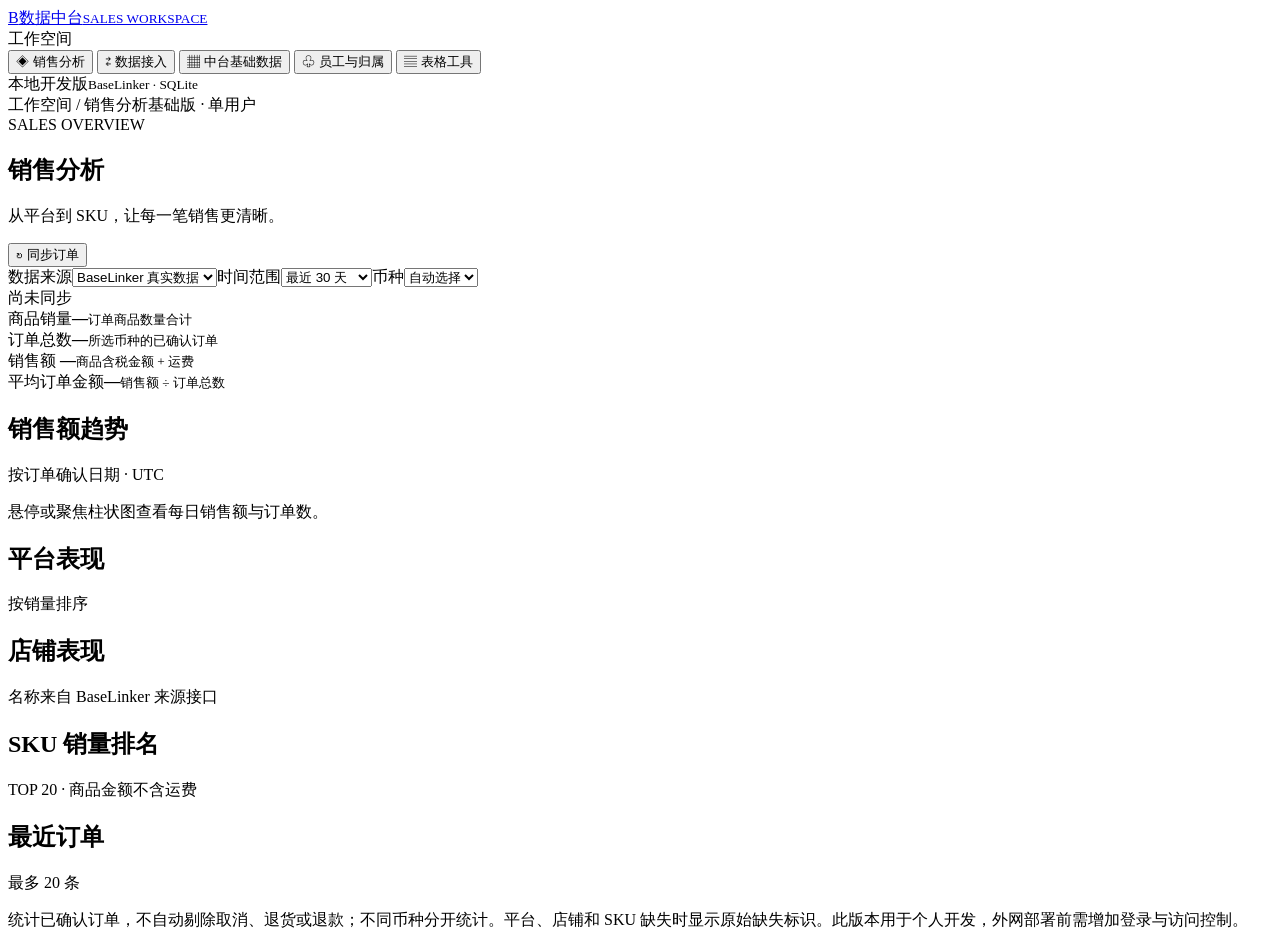
==== app/static/index.html @ 88f76f36 "Add organization and audited ownership management" ====
<!doctype html>
<html lang="zh-CN">
<head>
  <meta charset="utf-8"><meta name="viewport" content="width=device-width, initial-scale=1">
  <title>销售数据中台 · BaseLinker</title>
  <link rel="stylesheet" href="/static/style.css">
  <link rel="stylesheet" href="/static/management.css">
  <script src="/static/app.js" defer></script>
  <script src="/static/management.js" defer></script>
</head>
<body>
  <aside class="sidebar">
    <a class="brand" href="/" aria-label="数据中台首页"><span class="brand-mark">B</span><span>数据中台<small>SALES WORKSPACE</small></span></a>
    <div class="nav-label">工作空间</div>
    <button class="nav active" data-tab="dashboard">◈ <span>销售分析</span></button>
    <button class="nav" data-tab="connection">⇄ <span>数据接入</span></button>
    <button class="nav" data-tab="base-data">▦ <span>中台基础数据</span></button>
    <button class="nav" data-tab="ownership">♧ <span>员工与归属</span></button>
    <button class="nav" data-tab="datasets">▤ <span>表格工具</span></button>
    <div class="sidebar-bottom"><span class="dot"></span>本地开发版<small>BaseLinker · SQLite</small></div>
  </aside>
  <main>
    <header><span>工作空间 <span class="slash">/</span> <span id="breadcrumb">销售分析</span></span><span class="edition">基础版 · 单用户</span></header>
    <section id="dashboard" class="view">
      <div class="heading"><div><div class="eyebrow">SALES OVERVIEW</div><h1>销售分析</h1><p>从平台到 SKU，让每一笔销售更清晰。</p></div><button id="sync-top" class="button primary">↻ 同步订单</button></div>
      <div class="toolbar"><div class="filters"><label>数据来源<select id="source"><option value="baselinker">BaseLinker 真实数据</option><option value="demo">演示数据</option></select></label><label>时间范围<select id="days"><option value="7">最近 7 天</option><option value="30" selected>最近 30 天</option><option value="90">最近 90 天</option><option value="365">最近 365 天</option></select></label><label>币种<select id="currency"><option value="">自动选择</option></select></label></div><span id="last-sync" class="muted">尚未同步</span></div>
      <div id="demo-banner" class="banner" hidden>正在查看演示数据，数字仅供体验，与真实订单分开存储。</div>
      <div class="metrics">
        <article class="metric"><span>商品销量</span><strong id="units">—</strong><small>订单商品数量合计</small></article>
        <article class="metric"><span>订单总数</span><strong id="orders">—</strong><small>所选币种的已确认订单</small></article>
        <article class="metric"><span>销售额 <em id="money-unit"></em></span><strong id="revenue">—</strong><small>商品含税金额 + 运费</small></article>
        <article class="metric"><span>平均订单金额</span><strong id="average">—</strong><small>销售额 ÷ 订单总数</small></article>
      </div>
      <div id="empty-sales" class="empty panel" hidden><span class="empty-icon">↗</span><h2>连接数据，开启销售分析</h2><p>配置 BaseLinker API 令牌并同步订单，或先用演示数据体验看板。</p><div><button class="button primary" data-open="connection">配置数据接入</button><button class="button" id="demo-main">体验演示数据</button></div></div>
      <div class="panel chart-panel"><div class="panel-heading"><h2>销售额趋势</h2><span class="muted">按订单确认日期 · UTC</span></div><div id="trend" class="trend" role="img" aria-label="每日销售额趋势"></div><p class="muted chart-note">悬停或聚焦柱状图查看每日销售额与订单数。</p></div>
      <div class="two-columns">
        <article class="panel"><div class="panel-heading"><h2>平台表现</h2><span class="muted">按销量排序</span></div><div id="platform-table" class="table-wrap"></div></article>
        <article class="panel"><div class="panel-heading"><h2>店铺表现</h2><span class="muted">名称来自 BaseLinker 来源接口</span></div><div id="shop-table" class="table-wrap"></div></article>
      </div>
      <article class="panel"><div class="panel-heading"><h2>SKU 销量排名</h2><span class="muted">TOP 20 · 商品金额不含运费</span></div><div id="sku-table" class="table-wrap"></div></article>
      <article class="panel"><div class="panel-heading"><h2>最近订单</h2><span class="muted">最多 20 条</span></div><div id="order-table" class="table-wrap"></div></article>
      <p class="footnote">统计已确认订单，不自动剔除取消、退货或退款；不同币种分开统计。平台、店铺和 SKU 缺失时显示原始缺失标识。此版本用于个人开发，外网部署前需增加登录与访问控制。</p>
    </section>
    <section id="connection" class="view" hidden>
      <div class="heading"><div><div class="eyebrow">DATA CONNECTION</div><h1>数据接入</h1><p>从 BaseLinker 读取订单，保留分析所需字段。</p></div></div>
      <article class="panel connection-card"><div class="connection-icon">B</div><div><h2>BaseLinker API</h2><p>订单 → 平台 / 店铺 / SKU / 销量</p></div><span class="badge" id="connection-badge">检查配置中</span></article>
      <article class="panel instructions"><h2>连接你的 BaseLinker</h2><ol><li>在 BaseLinker 账户的 API 设置中取得 API 令牌。请妥善保管，不要发到聊天或提交到 Git。</li><li>在云环境设置中填写密钥 <code>BASELINKER_API_TOKEN</code>，允许访问 <code>api.baselinker.com</code>，保存并应用配置。</li><li>返回这里选择时间范围，点击“同步订单”。令牌只在服务端使用。</li></ol><div class="actions"><button id="sync-connection" class="button primary">↻ 同步订单</button><button id="check-connection" class="button">检查配置</button><a class="button" href="https://api.baselinker.com/" target="_blank" rel="noopener noreferrer">API 文档 ↗</a></div><p id="connection-detail" class="muted"></p></article>
      <article class="panel instructions"><h2>还没有令牌？先看看效果</h2><p>加载独立的演示订单，体验销售趋势、平台与店铺分布、SKU 销量排行。</p><button id="demo-connection" class="button">加载演示数据</button></article>
    </section>
    <section id="base-data" class="view" hidden>
      <div class="heading"><div><div class="eyebrow">BASE DATA</div><h1>中台基础数据</h1><p>产品、库存、订单、店铺独立存储。人工维护的订单归属在同步后保留。</p></div><button class="button" id="base-refresh">刷新状态</button></div>
      <article class="panel instructions"><h2>同步管理</h2><p id="base-status" class="muted">读取状态中</p><div class="actions"><button class="button" data-base-sync="shops">同步平台店铺</button><button class="button" data-base-sync="products">同步父子 SKU</button><button class="button" data-base-sync="inventory">同步库存</button><button class="button primary" data-base-sync="orders">同步全部订单</button></div><p class="muted">自动同步由独立同步进程执行；此处可手动补跑。任务耗时取决于账户数据量。</p><div class="table-wrap" id="base-jobs"></div></article>
      <article class="panel"><div class="panel-heading"><h2>产品父子 SKU</h2><span class="muted">前 50 条</span></div><div class="table-wrap" id="base-products"></div></article>
      <article class="panel"><div class="panel-heading"><h2>库存来源明细</h2><span class="muted">Base 原始数量 · 前 50 条</span></div><div class="table-wrap" id="base-inventory"></div><p class="muted">预占和供应商待入库保留原字段。缺失值表示未知；实物、虚拟、可用与平台可售口径需另行核对。</p></article>
      <article class="panel"><div class="panel-heading"><h2>平台店铺</h2></div><div class="table-wrap" id="base-shops"></div></article>
      <article class="panel"><div class="panel-heading"><h2>订单与业绩归属</h2><span class="muted">最新 50 条 · 包含未确认订单</span></div><div class="table-wrap" id="base-orders"></div></article>
      <article class="panel instructions"><h2>维护订单归属</h2><p>在“员工与归属”中选择员工、小组，进行单笔或批量维护，并查看变更历史。</p><button class="button primary" data-open="ownership">打开归属管理</button></article>
    </section>
    <section id="ownership" class="view" hidden>
      <div class="heading"><div><div class="eyebrow">OWNERSHIP MANAGEMENT</div><h1>员工与归属</h1><p>维护团队与店铺，明确每笔订单的业务归属。</p></div><button id="ownership-refresh" class="button">刷新数据</button></div>
      <article class="panel instructions"><div class="filters"><label>操作人（手工记录）<input id="change-actor" maxlength="100" placeholder="填写你的姓名"></label><label>变更原因<input id="change-reason" maxlength="500" placeholder="例如：交接、归属修正"></label></div><p class="muted">每次变更留存前后值。操作人由手工填写，当前版本尚未接入登录身份。</p></article>
      <div class="two-columns">
        <article class="panel instructions"><h2>业务小组</h2><form id="group-form"><input id="group-id" type="hidden"><div class="form-grid"><label>编号<input id="group-code" maxlength="40" pattern="[A-Za-z0-9_-]+" required placeholder="TEAM-01"></label><label>名称<input id="group-name" maxlength="100" required></label><label class="check-label"><input id="group-active" type="checkbox" checked>启用</label></div><div class="actions"><button class="button primary" type="submit">保存小组</button><button class="button" type="reset">新增 / 重置</button></div></form><div id="group-table" class="table-wrap"></div></article>
        <article class="panel instructions"><h2>员工</h2><form id="employee-form"><input id="employee-id" type="hidden"><div class="form-grid"><label>员工编号<input id="employee-code" maxlength="40" pattern="[A-Za-z0-9_-]+" required placeholder="EMP-01"></label><label>姓名<input id="employee-name" maxlength="100" required></label><label>所属小组<select id="employee-group"></select></label><label class="check-label"><input id="employee-active" type="checkbox" checked>在职 / 启用</label></div><div class="actions"><button class="button primary" type="submit">保存员工</button><button class="button" type="reset">新增 / 重置</button></div></form><div id="employee-table" class="table-wrap"></div></article>
      </div>
      <article class="panel instructions"><h2>店铺默认归属</h2><p>配置不会自动改写已有订单。单笔维护中可载入店铺建议后确认保存。</p><div id="ownership-shops" class="table-wrap"></div><form id="shop-form"><div class="form-grid"><label>店铺<select id="ownership-shop" required></select></label><label>默认负责人<select id="shop-employee"></select></label><label>默认小组<select id="shop-group"></select></label></div><div class="actions"><button class="button primary" type="submit">保存店铺归属</button><button type="button" id="shop-history" class="button">查看店铺历史</button></div><p id="shop-version" class="muted"></p></form></article>
      <article class="panel instructions"><h2>订单归属 · 单笔维护</h2><form id="order-form"><div class="form-grid"><label>Base 订单 ID<input id="ownership-order-id" type="number" min="1" required></label><label>销售负责人<select id="order-employee"></select></label><label>业务小组<select id="order-group"></select></label></div><label for="order-extra">本地附加字段 JSON</label><textarea id="order-extra">{}</textarea><div class="actions"><button type="button" class="button" id="order-load">读取当前归属</button><button type="button" class="button" id="order-defaults">载入店铺建议</button><button type="submit" class="button primary">保存订单归属</button><button type="button" class="button" id="order-history">查看订单历史</button></div><p id="order-version" class="muted">请先读取当前归属；已有文本归属会显示并保留，除非显式更改。</p></form></article>
      <article class="panel instructions"><h2>订单归属 · 批量维护</h2><div class="filters"><label>按平台 / 店铺筛选<select id="order-shop-filter"></select></label><label>按小组筛选<select id="order-group-filter"></select></label><label class="check-label"><input type="checkbox" id="order-unassigned">仅未分配负责人</label><button id="order-search" class="button">查询</button></div><div id="ownership-orders" class="table-wrap"></div><div class="actions"><button id="orders-prev" class="button">上一页</button><span id="orders-page" class="muted"></span><button id="orders-next" class="button">下一页</button><button id="orders-select-all" class="button">选择 / 取消本页</button></div><form id="batch-form"><div class="form-grid"><label>销售负责人<select id="batch-employee"></select></label><label>业务小组<select id="batch-group"></select></label></div><div class="actions"><button class="button primary" type="submit">确认批量保存</button><span id="batch-selected" class="muted">已选 0 笔</span></div></form><p class="muted">批量只修改选定字段，不覆盖附加字段；选员工且小组保持不变时，将采用该员工当前所属小组。任一版本冲突或无效订单将整批取消。</p></article>
      <article class="panel instructions"><h2 id="history-title">归属变更历史</h2><div id="ownership-history" class="table-wrap"><p class="muted">选择订单、店铺、员工或小组查看历史。</p></div><div class="actions"><button class="button" id="history-prev">上一页</button><span id="history-page" class="muted"></span><button class="button" id="history-next">下一页</button></div></article>
    </section>
    <section id="datasets" class="view" hidden>
      <div class="heading"><div><div class="eyebrow">TABLE WORKBENCH</div><h1>表格工具</h1><p>上传并查询 CSV / Excel。此处的表格独立于销售看板。</p></div><label class="button primary" for="upload-file">＋ 上传表格</label><input id="upload-file" type="file" accept=".csv,.xlsx" hidden></div>
      <p class="muted">首行为表头 · 最多 10 MB、100 列、100,000 行 · Excel 读取第一个工作表</p>
      <div id="dataset-list" class="dataset-list"></div>
      <article class="panel"><div class="panel-heading"><h2 id="preview-title">数据预览</h2></div><div id="preview-table" class="table-wrap"><p class="muted table-empty">选择一个数据集查看内容。</p></div></article>
      <article class="panel instructions"><h2>SQL 查询</h2><p>选择数据集后会生成查询示例。所有字段按文本导入；计算金额时可用 <code>CAST(字段 AS REAL)</code>。</p><label for="sql" class="sr-only">SQL 查询语句</label><textarea id="sql" spellcheck="false" placeholder="SELECT * FROM 数据集表名 LIMIT 50"></textarea><div class="actions"><button id="run-query" class="button primary">运行查询</button><span id="query-status" class="muted">只读查询 · 最多显示 200 行 · 3 秒超时</span></div><div id="query-table" class="table-wrap"></div></article>
    </section>
    <div id="notice" class="notice" role="status" aria-live="polite" hidden></div>
  </main>
</body>
</html>
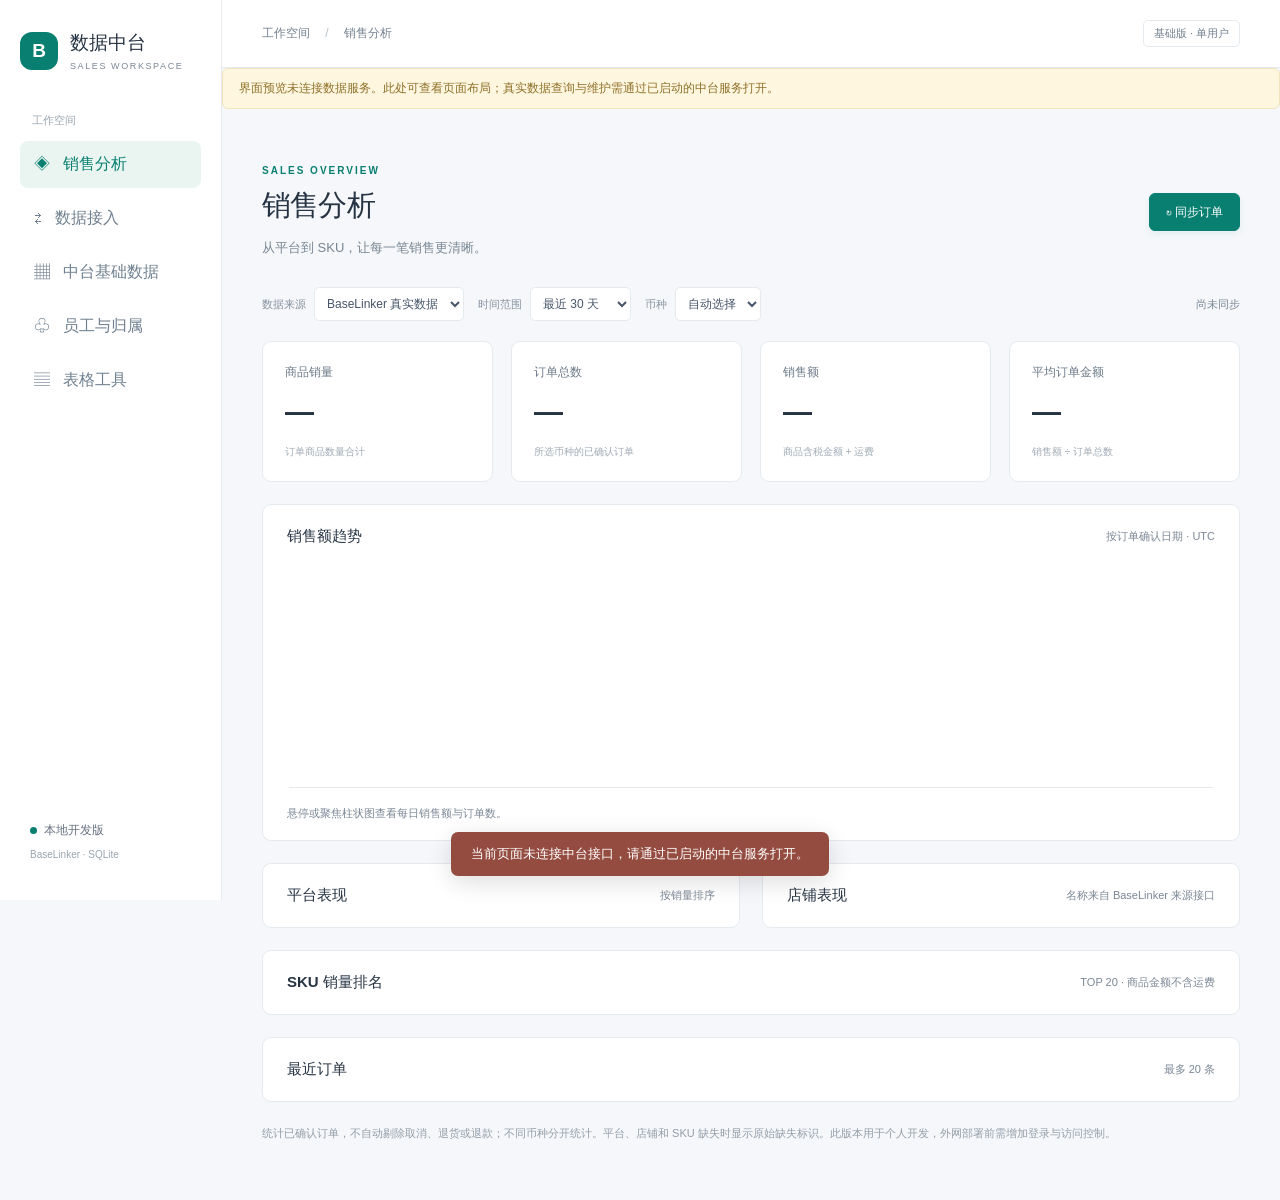
==== commit 976f6d52: "Fix styles and scripts in file previews and add self-contained UI preview" ====
--- a/app/static/index.html
+++ b/app/static/index.html
@@ -3,10 +3,10 @@
 <head>
   <meta charset="utf-8"><meta name="viewport" content="width=device-width, initial-scale=1">
   <title>销售数据中台 · BaseLinker</title>
-  <link rel="stylesheet" href="/static/style.css">
-  <link rel="stylesheet" href="/static/management.css">
-  <script src="/static/app.js" defer></script>
-  <script src="/static/management.js" defer></script>
+  <link rel="stylesheet" href="./style.css">
+  <link rel="stylesheet" href="./management.css">
+  <script src="./app.js" defer></script>
+  <script src="./management.js" defer></script>
 </head>
 <body>
   <aside class="sidebar">
@@ -21,6 +21,7 @@
   </aside>
   <main>
     <header><span>工作空间 <span class="slash">/</span> <span id="breadcrumb">销售分析</span></span><span class="edition">基础版 · 单用户</span></header>
+    <div id="preview-banner" class="banner" role="status" hidden>界面预览未连接数据服务。此处可查看页面布局；真实数据查询与维护需通过已启动的中台服务打开。</div>
     <section id="dashboard" class="view">
       <div class="heading"><div><div class="eyebrow">SALES OVERVIEW</div><h1>销售分析</h1><p>从平台到 SKU，让每一笔销售更清晰。</p></div><button id="sync-top" class="button primary">↻ 同步订单</button></div>
       <div class="toolbar"><div class="filters"><label>数据来源<select id="source"><option value="baselinker">BaseLinker 真实数据</option><option value="demo">演示数据</option></select></label><label>时间范围<select id="days"><option value="7">最近 7 天</option><option value="30" selected>最近 30 天</option><option value="90">最近 90 天</option><option value="365">最近 365 天</option></select></label><label>币种<select id="currency"><option value="">自动选择</option></select></label></div><span id="last-sync" class="muted">尚未同步</span></div>
--- a/app/static/style.css
+++ b/app/static/style.css
@@ -0,0 +1 @@
+:root{font-family:Inter,-apple-system,BlinkMacSystemFont,"Segoe UI","Microsoft YaHei",sans-serif;color:#263343;background:#f5f7fa;font-synthesis:none;--accent:#087f70;--line:#e5eaee;--muted:#7a8795}*{box-sizing:border-box}body{margin:0;display:flex}button,input,select,textarea{font:inherit}button,a,select{touch-action:manipulation}button{cursor:pointer}a{text-decoration:none;color:inherit}[hidden]{display:none!important}.sidebar{width:222px;position:fixed;inset:0 auto 0 0;background:#fff;border-right:1px solid var(--line);padding:30px 20px;display:flex;flex-direction:column}.brand{display:flex;align-items:center;gap:12px;font-size:19px;font-weight:700}.brand-mark,.connection-icon{display:grid;place-items:center;color:#fff;background:var(--accent);border-radius:12px;width:38px;height:38px}.brand small{display:block;font-size:9px;letter-spacing:1.6px;color:var(--muted);margin-top:5px;font-weight:500}.nav-label{font-size:11px;color:#9aa5b0;margin:42px 12px 13px}.nav{display:flex;align-items:center;gap:13px;border:0;background:transparent;text-align:left;padding:13px 14px;border-radius:8px;margin-bottom:7px;color:#708090}.nav.active{color:var(--accent);background:#eaf5f1;font-weight:600}.sidebar-bottom{margin-top:auto;font-size:12px;color:#657181;padding:10px}.sidebar-bottom small{display:block;font-size:10px;color:#99a5af;margin-top:10px}.dot{display:inline-block;width:7px;height:7px;border-radius:50%;background:var(--accent);margin-right:7px}main{margin-left:222px;flex:1;min-width:0}header{height:68px;background:#fff;border-bottom:1px solid var(--line);padding:0 40px;display:flex;align-items:center;justify-content:space-between;font-size:12px;color:#73818f}.slash{margin:0 12px;color:#b4bec7}.edition{border:1px solid var(--line);padding:5px 10px;border-radius:5px;font-size:11px}.view{max-width:1450px;margin:auto;padding:36px 40px}.heading{display:flex;justify-content:space-between;align-items:center;margin-bottom:28px;gap:20px}.eyebrow{font-size:10px;letter-spacing:2px;font-weight:600;color:var(--accent);margin-bottom:10px}h1{font-size:29px;letter-spacing:-.8px;margin:0 0 10px;font-weight:650}h2{font-size:15px;margin:0;font-weight:600}p{font-size:13px;line-height:1.8;color:#788693;margin:0}.button{display:inline-flex;align-items:center;justify-content:center;gap:6px;min-height:38px;padding:9px 16px;border:1px solid #dfe6ea;background:#fff;border-radius:6px;font-size:12px;font-weight:550;color:#455262;cursor:pointer}.button.primary{background:var(--accent);border-color:var(--accent);color:white;box-shadow:0 3px 6px #087f7014}.button:hover{filter:brightness(.96)}.button:disabled{opacity:.55;cursor:wait}.toolbar{display:flex;align-items:center;justify-content:space-between;gap:16px;margin-bottom:20px}.filters{display:flex;gap:14px;flex-wrap:wrap}.filters label{font-size:11px;color:#8893a0;display:flex;align-items:center;gap:8px}select{border:1px solid var(--line);border-radius:5px;background:white;color:#475569;padding:8px;font-size:12px}.muted{color:var(--muted);font-size:11px}.metrics{display:grid;grid-template-columns:repeat(4,1fr);gap:18px;margin-bottom:22px}.metric{background:#fff;border:1px solid var(--line);padding:22px;border-radius:9px}.metric>span{font-size:12px;color:#6c7a89;display:block}.metric strong{display:block;font-size:29px;font-weight:650;letter-spacing:-1px;margin:15px 0 12px;font-variant-numeric:tabular-nums}.metric small{font-size:10px;color:#a0aab4}.metric em{font-style:normal;font-size:10px}.panel{background:white;border:1px solid var(--line);border-radius:9px;margin-bottom:22px;overflow:hidden}.panel-heading{display:flex;justify-content:space-between;align-items:center;padding:22px 24px;gap:15px}.two-columns{display:grid;grid-template-columns:1fr 1fr;gap:22px}.table-wrap{overflow:auto}table{width:100%;border-collapse:collapse;font-size:12px;white-space:nowrap}th{text-align:left;color:#8a95a0;background:#fafbfc;font-weight:500;font-size:11px;padding:12px 24px}td{padding:14px 24px;border-bottom:1px solid #f0f3f5;max-width:350px;overflow:hidden;text-overflow:ellipsis}tr:last-child td{border-bottom:0}.numeric{text-align:right;font-variant-numeric:tabular-nums}.table-empty{padding:30px;text-align:center}.rank{display:inline-block;color:var(--accent);background:#edf6f3;padding:3px 7px;border-radius:4px;margin-right:10px;font-size:10px}.trend{display:flex;align-items:end;gap:4px;height:220px;margin:0 26px;padding:25px 0 26px;border-bottom:1px solid var(--line);position:relative}.bar{flex:1;position:relative;min-width:1px;display:flex;align-items:end;height:100%;outline:none}.bar-fill{width:100%;background:#67b7a9;min-height:2px;border-radius:3px 3px 0 0;max-height:100%}.bar:hover .bar-fill,.bar:focus .bar-fill{background:var(--accent)}.bar-label{position:absolute;bottom:-23px;font-size:9px;color:#9da8b2;white-space:nowrap}.chart-note{padding:16px 24px}.empty{text-align:center;padding:32px}.empty h2{font-size:18px;margin:12px 0}.empty p{margin:0 0 18px}.empty .button{margin:0 4px}.empty-icon{font-size:28px;color:var(--accent)}.banner{background:#fff6df;border:1px solid #f1e3bc;color:#8d712a;font-size:12px;border-radius:6px;padding:11px 16px;margin-bottom:20px}.footnote{font-size:11px;color:#939da7;margin-bottom:20px}.connection-card{display:flex;align-items:center;gap:20px;padding:26px}.connection-icon{width:50px;height:50px;font-size:24px}.connection-card p{margin-top:6px}.badge{margin-left:auto;font-size:11px;background:#f3f5f7;color:#72808d;padding:7px 10px;border-radius:5px}.instructions{padding:25px}.instructions h2{margin-bottom:16px}.instructions p{margin:12px 0}.instructions ol{font-size:13px;line-height:2;color:#73818e;padding-left:22px}.instructions li{padding-bottom:10px}code{background:#edf1f4;border-radius:3px;padding:2px 5px;font-size:12px;color:#47626e}.actions{display:flex;align-items:center;gap:12px;flex-wrap:wrap;margin:15px 0}.dataset-list{display:grid;grid-template-columns:repeat(auto-fill,minmax(240px,1fr));gap:16px;margin:20px 0}.dataset-card{background:white;border:1px solid var(--line);border-radius:8px;padding:18px}.dataset-card h2{margin-bottom:9px;overflow-wrap:anywhere}.dataset-card p{font-size:11px}.dataset-card .actions{margin:13px 0 0}.dataset-card .button{padding:5px 10px;min-height:30px;font-size:11px}textarea{width:100%;height:120px;padding:14px;border:1px solid var(--line);border-radius:6px;background:#fafbfd;font-family:monospace;font-size:13px;resize:vertical;color:#3d5362}.notice{position:fixed;bottom:24px;left:50%;transform:translateX(-50%);background:#263f3d;color:#fff;padding:13px 20px;border-radius:7px;font-size:13px;max-width:85vw;box-shadow:0 6px 24px #0002;z-index:100}.notice.error{background:#944c40}.sr-only{position:absolute;width:1px;height:1px;overflow:hidden;clip:rect(0,0,0,0)}:focus-visible{outline:2px solid #2a9b89;outline-offset:3px}@media(max-width:1100px){.sidebar{width:180px;padding:25px 15px}main{margin-left:180px}.view{padding:26px}.metrics{gap:12px}.metric{padding:16px}.metric strong{font-size:24px}header{padding:0 26px}.toolbar{align-items:start;flex-direction:column}}@media(max-width:760px){.sidebar{width:64px;padding:20px 8px}.brand{justify-content:center}.brand>span:last-child,.nav span,.nav-label,.sidebar-bottom{display:none}.nav{justify-content:center;padding:14px 8px;margin-top:10px}main{margin-left:64px}.view{padding:22px 16px}header{padding:0 16px;font-size:10px}.edition{display:none}.metrics{grid-template-columns:repeat(2,1fr)}.two-columns{grid-template-columns:1fr;gap:0}.heading{align-items:start}h1{font-size:24px}.heading p{max-width:220px;font-size:12px}.heading>.button{font-size:11px;padding:9px 10px;white-space:nowrap}.filters{gap:8px}.filters label{flex-direction:column;align-items:start}.panel-heading{padding:18px}.panel-heading .muted{font-size:9px}td,th{padding:12px 16px}.connection-card{flex-wrap:wrap;gap:12px;padding:20px}.badge{margin-left:0}.trend{margin:0 18px}.empty{padding:24px 15px}}
--- a/app/static/management.css
+++ b/app/static/management.css
@@ -0,0 +1 @@
+.form-grid{display:flex;gap:14px;flex-wrap:wrap;margin:16px 0}.form-grid label,.filters label:has(input){display:flex;flex-direction:column;gap:7px;font-size:12px;color:#718090}.form-grid input,.filters input{border:1px solid var(--line);border-radius:5px;padding:9px;max-width:100%;background:#fff;color:#475569}.form-grid select{max-width:260px}.form-grid .check-label,.filters .check-label{flex-direction:row;align-items:center}.history-value{white-space:pre-wrap;overflow-wrap:anywhere;max-width:300px;font-size:11px}.management-actions{display:flex;gap:7px}.management-actions .button{font-size:10px;padding:4px 8px;min-height:28px}.ownership-check{width:17px;height:17px;accent-color:var(--accent)}
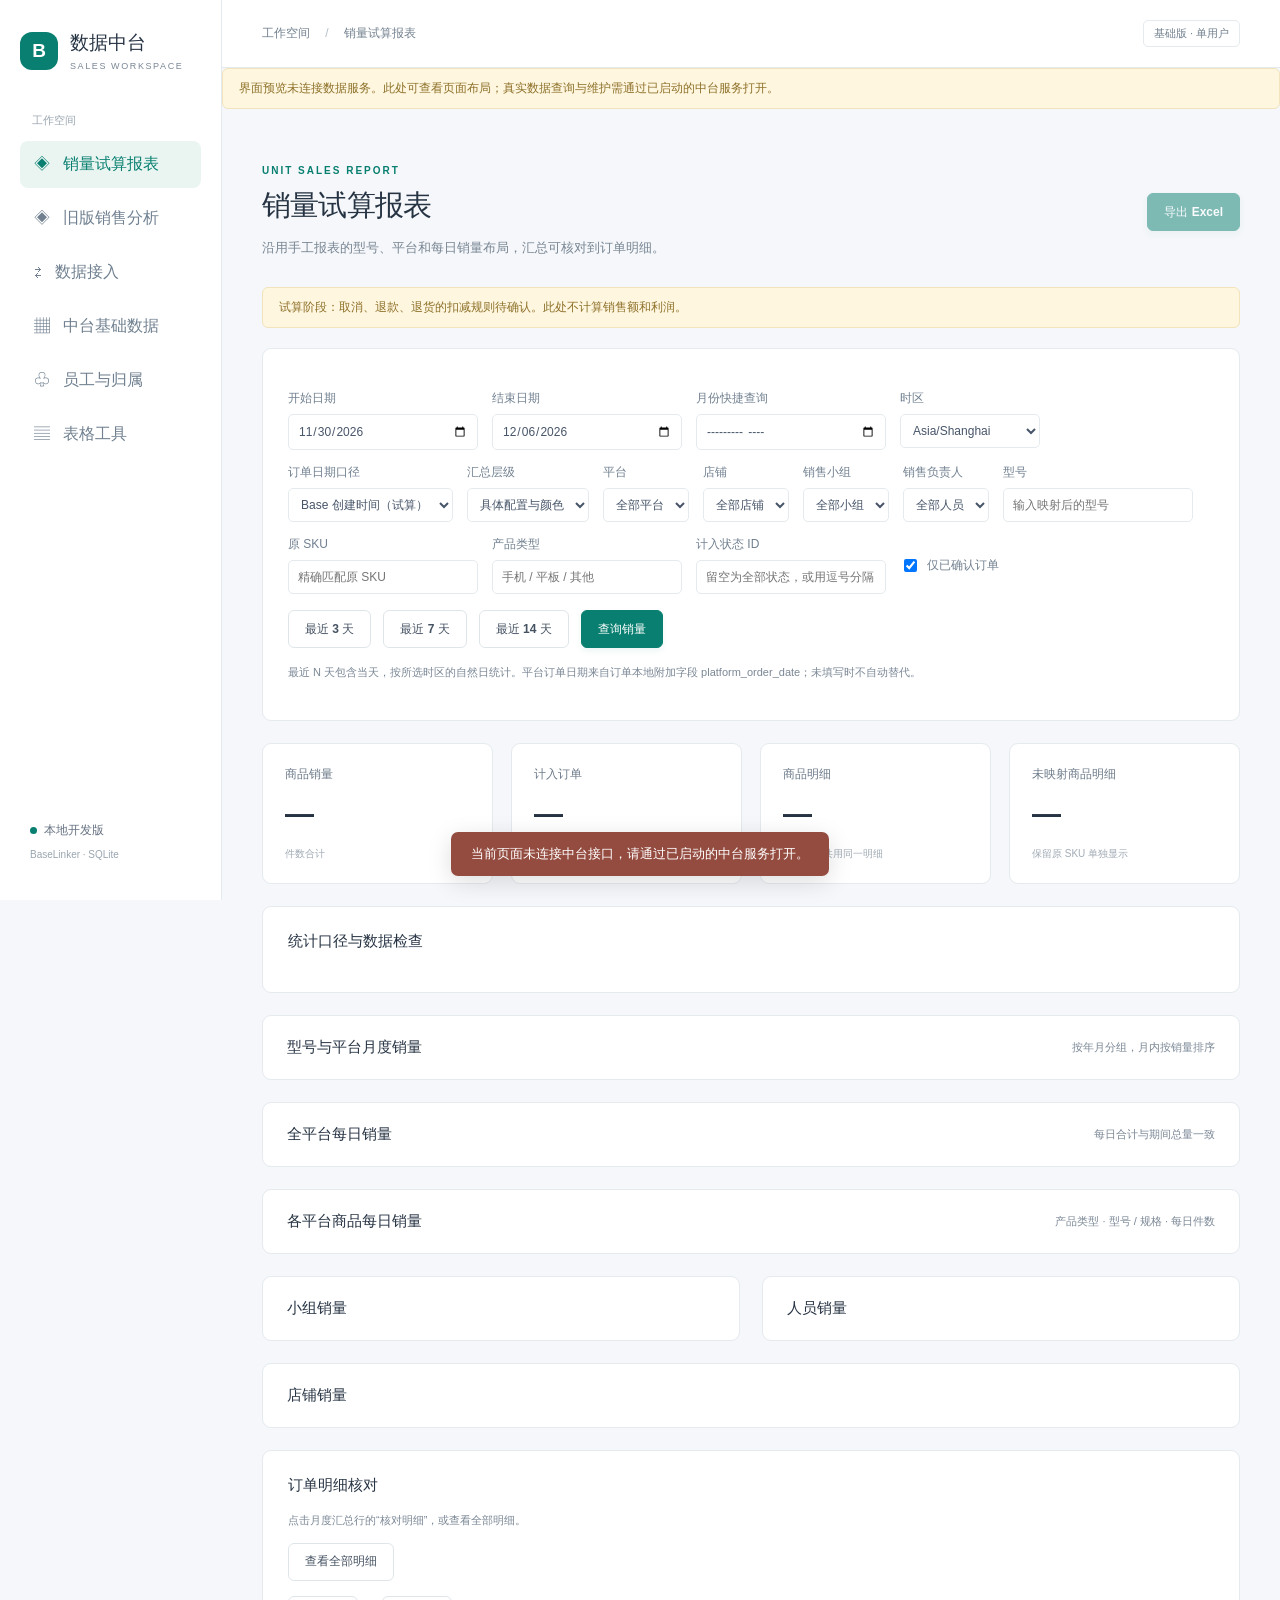
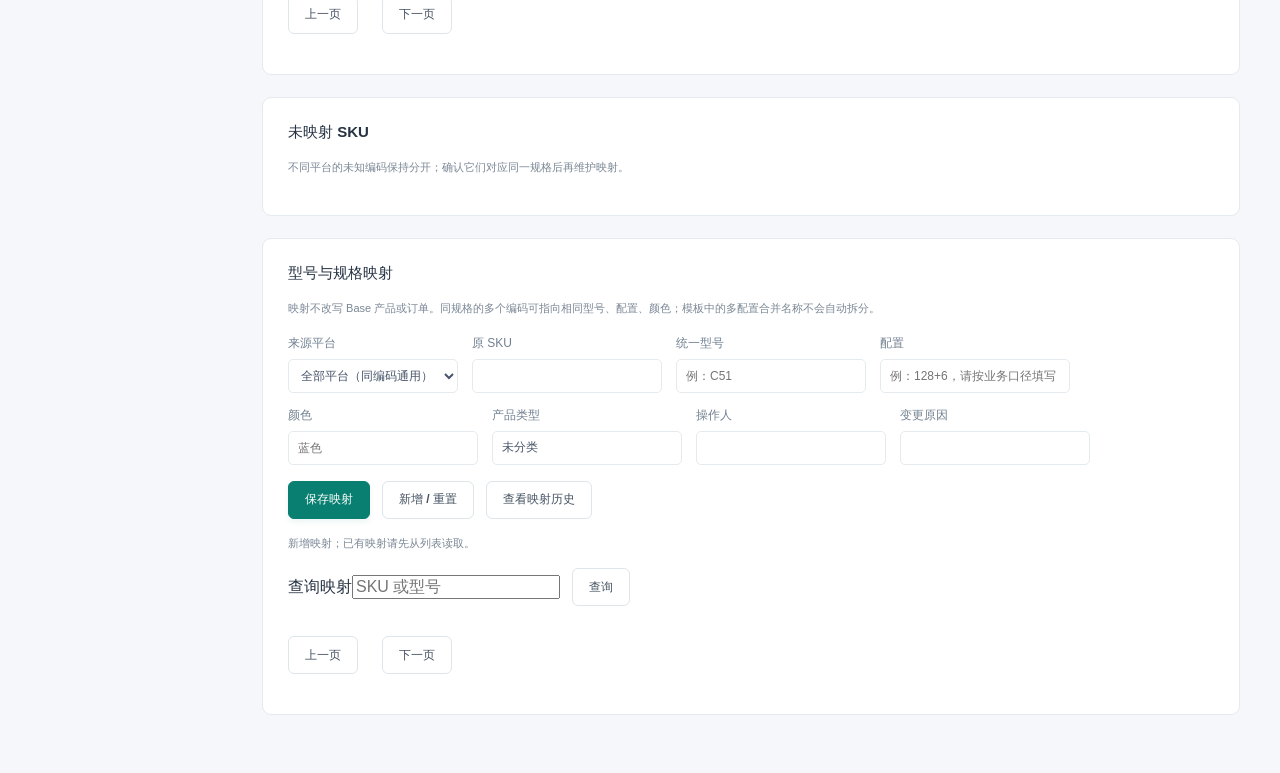
==== commit 8029ccd1: "Add configurable trial unit sales reports and SKU mapping" ====
--- a/app/static/index.html
+++ b/app/static/index.html
@@ -7,12 +7,15 @@
   <link rel="stylesheet" href="./management.css">
   <script src="./app.js" defer></script>
   <script src="./management.js" defer></script>
+  <link rel="stylesheet" href="./reports.css">
+  <script src="./reports.js" defer></script>
 </head>
 <body>
   <aside class="sidebar">
     <a class="brand" href="/" aria-label="数据中台首页"><span class="brand-mark">B</span><span>数据中台<small>SALES WORKSPACE</small></span></a>
     <div class="nav-label">工作空间</div>
-    <button class="nav active" data-tab="dashboard">◈ <span>销售分析</span></button>
+    <button class="nav active" data-tab="sales-report">◈ <span>销量试算报表</span></button>
+    <button class="nav" data-tab="dashboard">◈ <span>旧版销售分析</span></button>
     <button class="nav" data-tab="connection">⇄ <span>数据接入</span></button>
     <button class="nav" data-tab="base-data">▦ <span>中台基础数据</span></button>
     <button class="nav" data-tab="ownership">♧ <span>员工与归属</span></button>
@@ -20,9 +23,38 @@
     <div class="sidebar-bottom"><span class="dot"></span>本地开发版<small>BaseLinker · SQLite</small></div>
   </aside>
   <main>
-    <header><span>工作空间 <span class="slash">/</span> <span id="breadcrumb">销售分析</span></span><span class="edition">基础版 · 单用户</span></header>
+    <header><span>工作空间 <span class="slash">/</span> <span id="breadcrumb">销量试算报表</span></span><span class="edition">基础版 · 单用户</span></header>
     <div id="preview-banner" class="banner" role="status" hidden>界面预览未连接数据服务。此处可查看页面布局；真实数据查询与维护需通过已启动的中台服务打开。</div>
-    <section id="dashboard" class="view">
+    <section id="sales-report" class="view">
+      <div class="heading"><div><div class="eyebrow">UNIT SALES REPORT</div><h1>销量试算报表</h1><p>沿用手工报表的型号、平台和每日销量布局，汇总可核对到订单明细。</p></div><a id="report-export" class="button primary" aria-disabled="true">导出 Excel</a></div>
+      <div class="banner">试算阶段：取消、退款、退货的扣减规则待确认。此处不计算销售额和利润。</div>
+      <article class="panel instructions"><form id="report-form"><div class="form-grid">
+        <label>开始日期<input type="date" id="report-start" required></label><label>结束日期<input type="date" id="report-end" required></label>
+        <label>月份快捷查询<input type="month" id="report-month"></label><label>时区<select id="report-timezone"><option value="Asia/Shanghai">Asia/Shanghai</option><option value="UTC">UTC</option><option value="Europe/Warsaw">Europe/Warsaw</option><option value="America/New_York">America/New_York</option></select></label>
+        <label>订单日期口径<select id="report-date-basis"><option value="base_created">Base 创建时间（试算）</option><option value="platform_order">维护的平台订单日期</option></select></label>
+        <label>汇总层级<select id="report-granularity"><option value="specification">具体配置与颜色</option><option value="model">型号合计</option></select></label>
+        <label>平台<select id="report-platform"><option value="">全部平台</option></select></label><label>店铺<select id="report-shop"><option value="">全部店铺</option></select></label>
+        <label>销售小组<select id="report-group"><option value="">全部小组</option></select></label><label>销售负责人<select id="report-employee"><option value="">全部人员</option></select></label>
+        <label>型号<input id="report-model" placeholder="输入映射后的型号"></label><label>原 SKU<input id="report-sku" placeholder="精确匹配原 SKU"></label>
+        <label>产品类型<input id="report-type" placeholder="手机 / 平板 / 其他"></label><label>计入状态 ID<input id="report-statuses" placeholder="留空为全部状态，或用逗号分隔"></label>
+        <label class="check-label"><input type="checkbox" id="report-confirmed" checked>仅已确认订单</label>
+      </div><div class="actions"><button type="button" class="button" data-report-days="3">最近 3 天</button><button type="button" class="button" data-report-days="7">最近 7 天</button><button type="button" class="button" data-report-days="14">最近 14 天</button><button type="submit" class="button primary">查询销量</button></div></form><p id="report-filter-changed" class="muted" hidden>筛选条件已修改，请重新查询。当前表格及导出仍使用上次查询条件。</p><p class="muted">最近 N 天包含当天，按所选时区的自然日统计。平台订单日期来自订单本地附加字段 platform_order_date；未填写时不自动替代。</p></article>
+      <div class="metrics"><article class="metric"><span>商品销量</span><strong id="report-units">—</strong><small>件数合计</small></article><article class="metric"><span>计入订单</span><strong id="report-orders">—</strong><small>按 Base 订单 ID 去重</small></article><article class="metric"><span>商品明细</span><strong id="report-lines">—</strong><small>所有视图共用同一明细</small></article><article class="metric"><span>未映射商品明细</span><strong id="report-unmapped-count">—</strong><small>保留原 SKU 单独显示</small></article></div>
+      <article class="panel instructions"><h2>统计口径与数据检查</h2><p id="report-period" class="muted"></p><ul id="report-warnings"></ul><p id="report-diagnostics" class="muted"></p></article>
+      <article class="panel"><div class="panel-heading"><h2>型号与平台月度销量</h2><span class="muted">按年月分组，月内按销量排序</span></div><div class="table-wrap" id="report-monthly"></div></article>
+      <article class="panel"><div class="panel-heading"><h2>全平台每日销量</h2><span class="muted">每日合计与期间总量一致</span></div><div id="report-trend"></div><div class="table-wrap" id="report-daily"></div></article>
+      <article class="panel"><div class="panel-heading"><h2>各平台商品每日销量</h2><span class="muted">产品类型 · 型号 / 规格 · 每日件数</span></div><div class="table-wrap" id="report-product-daily"></div></article>
+      <div class="two-columns"><article class="panel"><div class="panel-heading"><h2>小组销量</h2></div><div class="table-wrap" id="report-groups"></div></article><article class="panel"><div class="panel-heading"><h2>人员销量</h2></div><div class="table-wrap" id="report-employees"></div></article></div>
+      <article class="panel"><div class="panel-heading"><h2>店铺销量</h2></div><div class="table-wrap" id="report-shops"></div></article>
+      <article class="panel instructions"><h2>订单明细核对</h2><p id="report-detail-scope" class="muted">点击月度汇总行的“核对明细”，或查看全部明细。</p><button id="report-all-details" class="button">查看全部明细</button><div class="table-wrap" id="report-details"></div><div class="actions"><button id="report-details-prev" class="button">上一页</button><span id="report-details-page" class="muted"></span><button id="report-details-next" class="button">下一页</button></div></article>
+      <article class="panel instructions"><h2>未映射 SKU</h2><p class="muted">不同平台的未知编码保持分开；确认它们对应同一规格后再维护映射。</p><div class="table-wrap" id="report-unmapped"></div></article>
+      <article class="panel instructions"><h2>型号与规格映射</h2><p class="muted">映射不改写 Base 产品或订单。同规格的多个编码可指向相同型号、配置、颜色；模板中的多配置合并名称不会自动拆分。</p>
+        <form id="report-mapping-form"><div class="form-grid"><label>来源平台<select id="mapping-platform"><option value="*">全部平台（同编码通用）</option></select></label><label>原 SKU<input id="mapping-sku" required maxlength="200"></label><label>统一型号<input id="mapping-model" required maxlength="100" placeholder="例：C51"></label><label>配置<input id="mapping-spec" maxlength="100" placeholder="例：128+6，请按业务口径填写"></label><label>颜色<input id="mapping-color" maxlength="100" placeholder="蓝色"></label><label>产品类型<input id="mapping-type" required maxlength="100" value="未分类" placeholder="手机 / 平板"></label><label>操作人<input id="mapping-actor" required maxlength="100"></label><label>变更原因<input id="mapping-reason" maxlength="500"></label></div><div class="actions"><button class="button primary" type="submit">保存映射</button><button class="button" id="mapping-reset" type="button">新增 / 重置</button><button class="button" id="mapping-history" type="button">查看映射历史</button></div><p id="mapping-version" class="muted">新增映射；已有映射请先从列表读取。</p></form>
+        <div class="actions"><label>查询映射<input id="mapping-search" placeholder="SKU 或型号"></label><button class="button" id="mapping-search-button">查询</button></div><div class="table-wrap" id="report-mappings"></div><div class="actions"><button class="button" id="mapping-prev">上一页</button><span class="muted" id="mapping-page"></span><button class="button" id="mapping-next">下一页</button></div><div class="table-wrap" id="report-mapping-history"></div>
+      </article>
+    </section>
+
+    <section id="dashboard" class="view" hidden>
       <div class="heading"><div><div class="eyebrow">SALES OVERVIEW</div><h1>销售分析</h1><p>从平台到 SKU，让每一笔销售更清晰。</p></div><button id="sync-top" class="button primary">↻ 同步订单</button></div>
       <div class="toolbar"><div class="filters"><label>数据来源<select id="source"><option value="baselinker">BaseLinker 真实数据</option><option value="demo">演示数据</option></select></label><label>时间范围<select id="days"><option value="7">最近 7 天</option><option value="30" selected>最近 30 天</option><option value="90">最近 90 天</option><option value="365">最近 365 天</option></select></label><label>币种<select id="currency"><option value="">自动选择</option></select></label></div><span id="last-sync" class="muted">尚未同步</span></div>
       <div id="demo-banner" class="banner" hidden>正在查看演示数据，数字仅供体验，与真实订单分开存储。</div>
--- a/app/static/reports.css
+++ b/app/static/reports.css
@@ -0,0 +1,3 @@
+#sales-report .banner{margin-bottom:20px}#report-warnings{padding-left:20px;font-size:12px;color:#657181;line-height:1.8}#report-export[aria-disabled="true"]{opacity:.5;pointer-events:none}#sales-report .table-wrap{max-width:100%;overflow-x:auto}#sales-report .table-wrap .button{font-size:11px;white-space:nowrap;padding:5px 8px;min-height:28px}#report-mappings table,#report-details table{min-width:750px}#report-details td{white-space:nowrap}#report-mapping-history td{white-space:pre-wrap;max-width:360px;overflow-wrap:anywhere}#report-mapping-form input,#report-form input{width:190px}#report-form .check-label input{width:auto}.report-row-actions{display:flex;gap:6px}#sales-report h2{overflow-wrap:anywhere}#report-monthly tr:last-child,#report-daily tr:last-child{font-weight:600;background:#f2f8f6}@media(max-width:760px){#report-form .form-grid,#report-mapping-form .form-grid{display:grid;grid-template-columns:minmax(0,1fr);gap:12px}#report-form input,#report-form select,#report-mapping-form input,#report-mapping-form select{width:100%;max-width:100%}#sales-report .heading{flex-wrap:wrap}#sales-report .heading p{max-width:none}#sales-report .banner{font-size:12px}.form-grid label{min-width:0}}
+
+#report-trend svg{display:block;width:100%;min-height:170px;margin-bottom:18px}
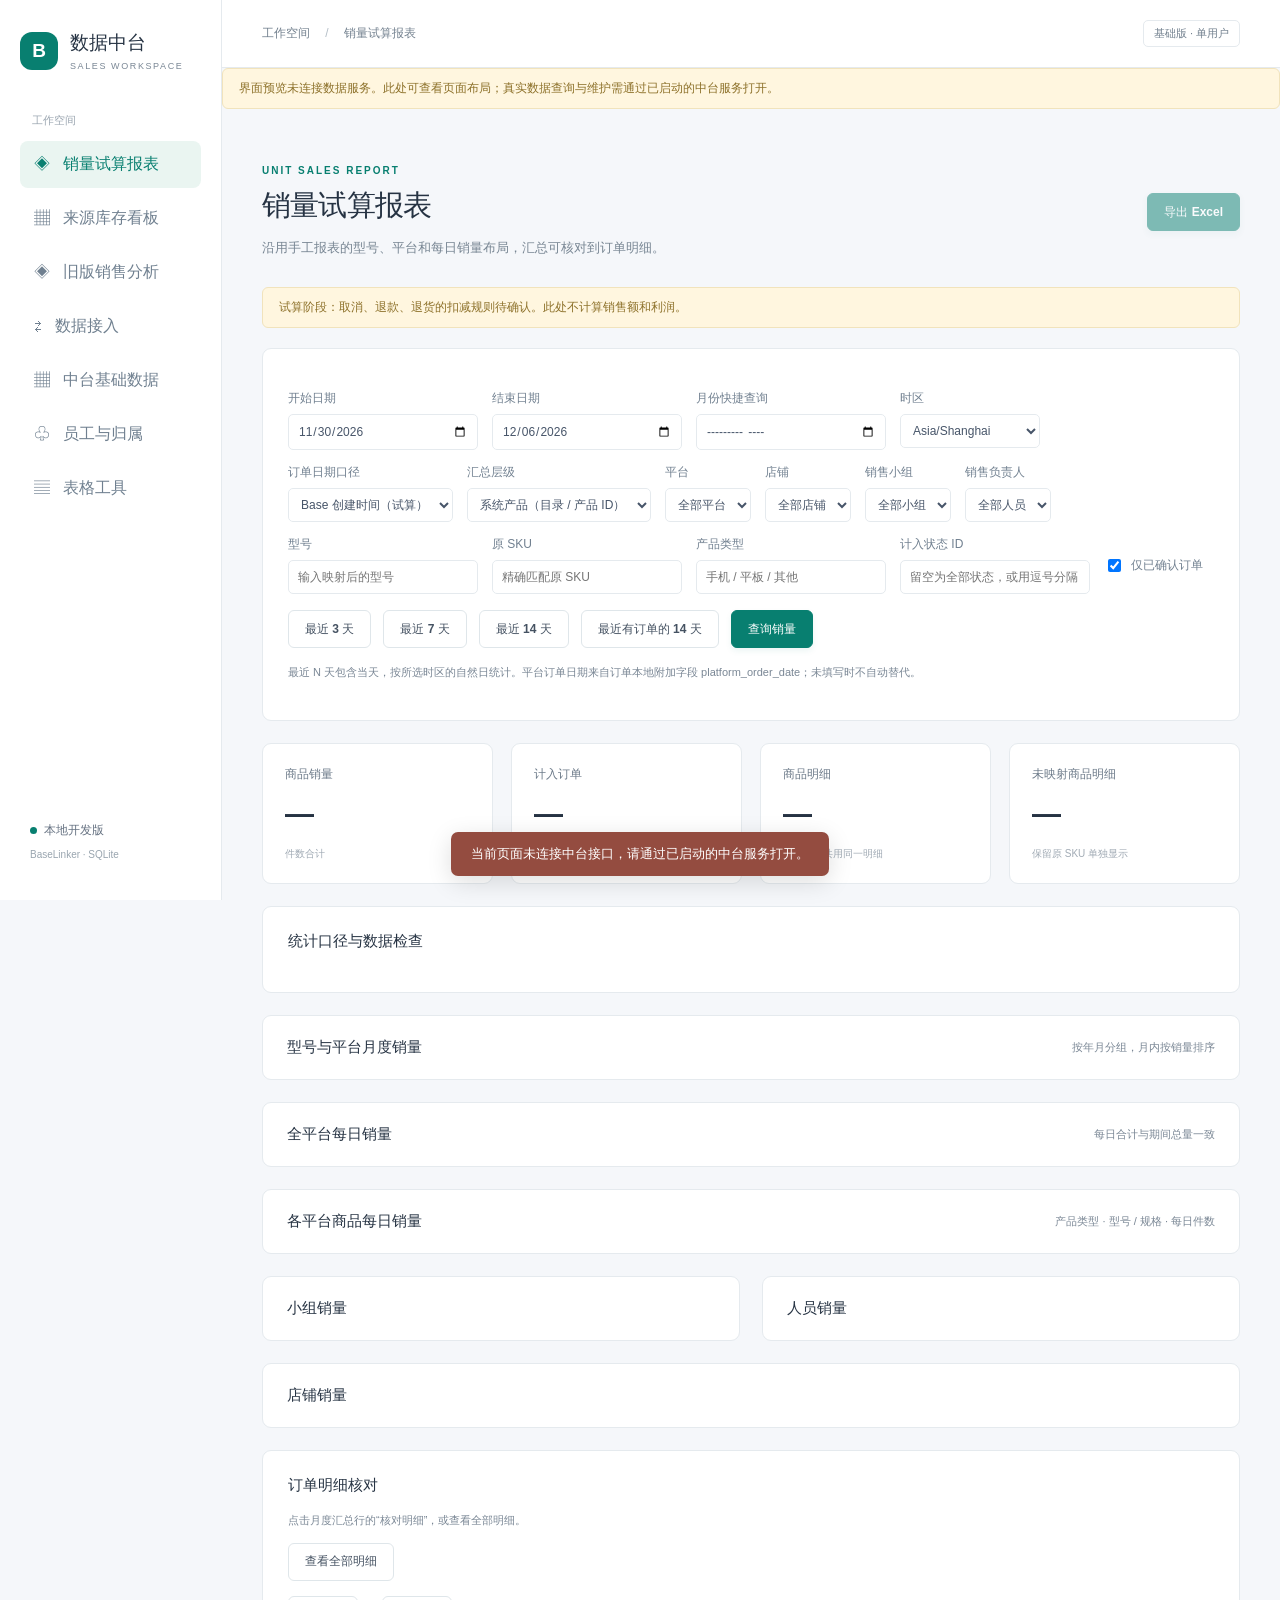
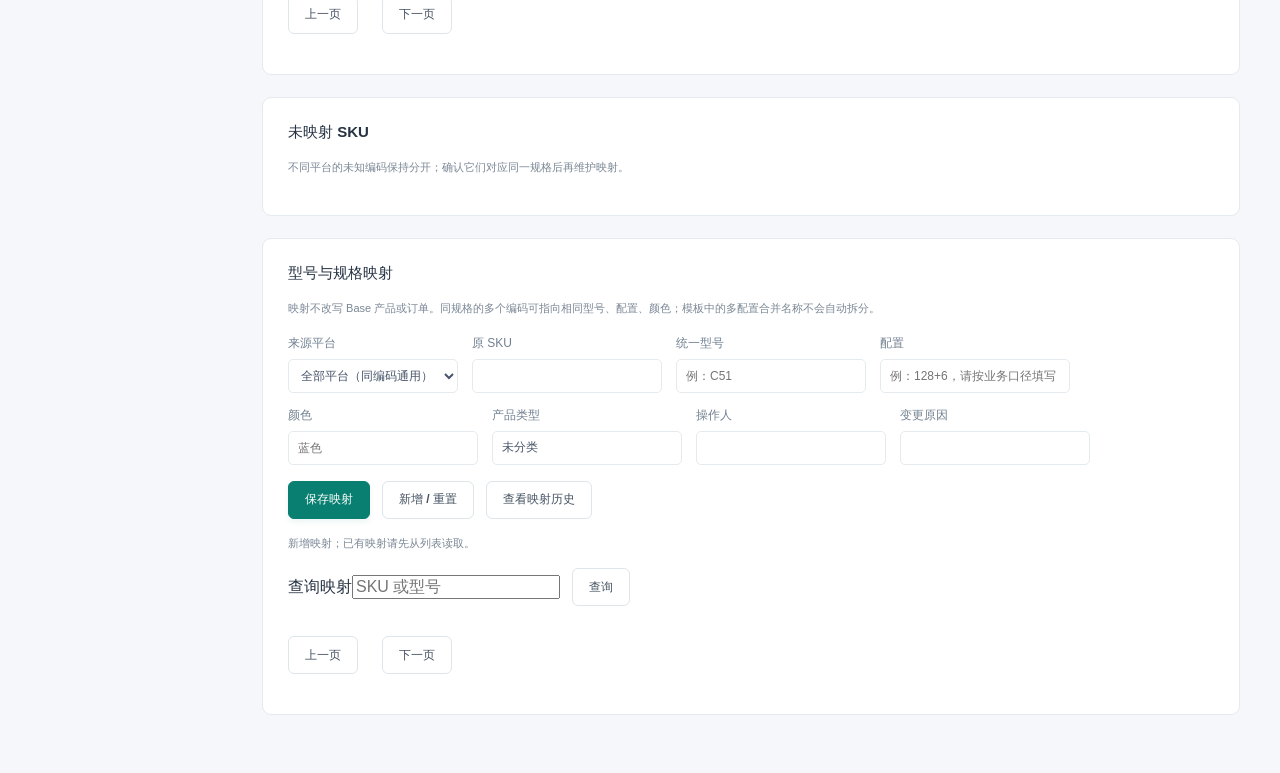
==== commit 106d295c: "Connect live Base dashboards with source inventory and private snapshot preview" ====
--- a/app/static/index.html
+++ b/app/static/index.html
@@ -15,6 +15,7 @@
     <a class="brand" href="/" aria-label="数据中台首页"><span class="brand-mark">B</span><span>数据中台<small>SALES WORKSPACE</small></span></a>
     <div class="nav-label">工作空间</div>
     <button class="nav active" data-tab="sales-report">◈ <span>销量试算报表</span></button>
+    <button class="nav" data-tab="stock-dashboard">▦ <span>来源库存看板</span></button>
     <button class="nav" data-tab="dashboard">◈ <span>旧版销售分析</span></button>
     <button class="nav" data-tab="connection">⇄ <span>数据接入</span></button>
     <button class="nav" data-tab="base-data">▦ <span>中台基础数据</span></button>
@@ -32,13 +33,13 @@
         <label>开始日期<input type="date" id="report-start" required></label><label>结束日期<input type="date" id="report-end" required></label>
         <label>月份快捷查询<input type="month" id="report-month"></label><label>时区<select id="report-timezone"><option value="Asia/Shanghai">Asia/Shanghai</option><option value="UTC">UTC</option><option value="Europe/Warsaw">Europe/Warsaw</option><option value="America/New_York">America/New_York</option></select></label>
         <label>订单日期口径<select id="report-date-basis"><option value="base_created">Base 创建时间（试算）</option><option value="platform_order">维护的平台订单日期</option></select></label>
-        <label>汇总层级<select id="report-granularity"><option value="specification">具体配置与颜色</option><option value="model">型号合计</option></select></label>
+        <label>汇总层级<select id="report-granularity"><option value="source_product">系统产品（目录 / 产品 ID）</option><option value="specification">业务配置与颜色</option><option value="model">型号合计</option></select></label>
         <label>平台<select id="report-platform"><option value="">全部平台</option></select></label><label>店铺<select id="report-shop"><option value="">全部店铺</option></select></label>
         <label>销售小组<select id="report-group"><option value="">全部小组</option></select></label><label>销售负责人<select id="report-employee"><option value="">全部人员</option></select></label>
         <label>型号<input id="report-model" placeholder="输入映射后的型号"></label><label>原 SKU<input id="report-sku" placeholder="精确匹配原 SKU"></label>
         <label>产品类型<input id="report-type" placeholder="手机 / 平板 / 其他"></label><label>计入状态 ID<input id="report-statuses" placeholder="留空为全部状态，或用逗号分隔"></label>
         <label class="check-label"><input type="checkbox" id="report-confirmed" checked>仅已确认订单</label>
-      </div><div class="actions"><button type="button" class="button" data-report-days="3">最近 3 天</button><button type="button" class="button" data-report-days="7">最近 7 天</button><button type="button" class="button" data-report-days="14">最近 14 天</button><button type="submit" class="button primary">查询销量</button></div></form><p id="report-filter-changed" class="muted" hidden>筛选条件已修改，请重新查询。当前表格及导出仍使用上次查询条件。</p><p class="muted">最近 N 天包含当天，按所选时区的自然日统计。平台订单日期来自订单本地附加字段 platform_order_date；未填写时不自动替代。</p></article>
+      </div><div class="actions"><button type="button" class="button" data-report-days="3">最近 3 天</button><button type="button" class="button" data-report-days="7">最近 7 天</button><button type="button" class="button" data-report-days="14">最近 14 天</button><button type="button" class="button" id="report-latest">最近有订单的 14 天</button><button type="submit" class="button primary">查询销量</button></div></form><p id="report-source-quality" class="muted"></p><p id="report-source-range" class="muted"></p><p id="report-filter-changed" class="muted" hidden>筛选条件已修改，请重新查询。当前表格及导出仍使用上次查询条件。</p><p class="muted">最近 N 天包含当天，按所选时区的自然日统计。平台订单日期来自订单本地附加字段 platform_order_date；未填写时不自动替代。</p></article>
       <div class="metrics"><article class="metric"><span>商品销量</span><strong id="report-units">—</strong><small>件数合计</small></article><article class="metric"><span>计入订单</span><strong id="report-orders">—</strong><small>按 Base 订单 ID 去重</small></article><article class="metric"><span>商品明细</span><strong id="report-lines">—</strong><small>所有视图共用同一明细</small></article><article class="metric"><span>未映射商品明细</span><strong id="report-unmapped-count">—</strong><small>保留原 SKU 单独显示</small></article></div>
       <article class="panel instructions"><h2>统计口径与数据检查</h2><p id="report-period" class="muted"></p><ul id="report-warnings"></ul><p id="report-diagnostics" class="muted"></p></article>
       <article class="panel"><div class="panel-heading"><h2>型号与平台月度销量</h2><span class="muted">按年月分组，月内按销量排序</span></div><div class="table-wrap" id="report-monthly"></div></article>
@@ -54,6 +55,14 @@
       </article>
     </section>
 
+    <section id="stock-dashboard" class="view" hidden>
+      <div class="heading"><div><div class="eyebrow">SOURCE INVENTORY</div><h1>来源库存看板</h1><p>真实 Base 库存按产品目录和仓库查询，保留来源数量及更新时间。</p></div><button id="stock-refresh" class="button primary">刷新看板</button></div>
+      <div class="banner">字段核对阶段：Base 库存不能直接等同海外仓实物库存，各目录、各仓不会自动合计。</div>
+      <article class="panel instructions"><form id="stock-form"><div class="form-grid"><label>产品库存目录<select id="stock-catalog"></select></label><label>来源仓库<select id="stock-warehouse"><option value="">全部仓库（分别显示）</option></select></label><label>商品名称 / SKU<input id="stock-search" placeholder="支持父 SKU 查询"></label><label class="check-label"><input id="stock-nonzero" type="checkbox">隐藏零库存</label></div><div class="actions"><button type="submit" class="button primary">查询库存</button></div></form><p id="stock-scope" class="muted"></p><button id="stock-clear-link" type="button" class="button" hidden>清除销量商品联动</button></article>
+      <div class="metrics"><article class="metric"><span>实物在库</span><strong>待核对</strong><small>尚无已确认的实物口径</small></article><article class="metric"><span>运输在途</span><strong>待核对</strong><small>不以供应商待入库代替</small></article><article class="metric"><span>可用库存</span><strong>待核对</strong><small>冻结、待发货扣减待确认</small></article><article class="metric"><span>平台可售</span><strong>待核对</strong><small>平台分配规则待确认</small></article></div>
+      <article class="panel instructions"><h2>各仓来源数量</h2><p class="muted">stock：来源库存 · reservations：来源预占 · incoming：供应商待入库。未知字段显示“未知”；负数保留来源值。</p><div id="stock-distribution" class="table-wrap"></div><ul id="stock-warnings"></ul></article>
+      <article class="panel instructions"><h2>仓库商品明细</h2><div id="stock-lines" class="table-wrap"></div><div class="actions"><button id="stock-prev" class="button">上一页</button><span id="stock-page" class="muted"></span><button id="stock-next" class="button">下一页</button></div></article>
+    </section>
     <section id="dashboard" class="view" hidden>
       <div class="heading"><div><div class="eyebrow">SALES OVERVIEW</div><h1>销售分析</h1><p>从平台到 SKU，让每一笔销售更清晰。</p></div><button id="sync-top" class="button primary">↻ 同步订单</button></div>
       <div class="toolbar"><div class="filters"><label>数据来源<select id="source"><option value="baselinker">BaseLinker 真实数据</option><option value="demo">演示数据</option></select></label><label>时间范围<select id="days"><option value="7">最近 7 天</option><option value="30" selected>最近 30 天</option><option value="90">最近 90 天</option><option value="365">最近 365 天</option></select></label><label>币种<select id="currency"><option value="">自动选择</option></select></label></div><span id="last-sync" class="muted">尚未同步</span></div>
--- a/app/static/reports.css
+++ b/app/static/reports.css
@@ -1,3 +1,4 @@
 #sales-report .banner{margin-bottom:20px}#report-warnings{padding-left:20px;font-size:12px;color:#657181;line-height:1.8}#report-export[aria-disabled="true"]{opacity:.5;pointer-events:none}#sales-report .table-wrap{max-width:100%;overflow-x:auto}#sales-report .table-wrap .button{font-size:11px;white-space:nowrap;padding:5px 8px;min-height:28px}#report-mappings table,#report-details table{min-width:750px}#report-details td{white-space:nowrap}#report-mapping-history td{white-space:pre-wrap;max-width:360px;overflow-wrap:anywhere}#report-mapping-form input,#report-form input{width:190px}#report-form .check-label input{width:auto}.report-row-actions{display:flex;gap:6px}#sales-report h2{overflow-wrap:anywhere}#report-monthly tr:last-child,#report-daily tr:last-child{font-weight:600;background:#f2f8f6}@media(max-width:760px){#report-form .form-grid,#report-mapping-form .form-grid{display:grid;grid-template-columns:minmax(0,1fr);gap:12px}#report-form input,#report-form select,#report-mapping-form input,#report-mapping-form select{width:100%;max-width:100%}#sales-report .heading{flex-wrap:wrap}#sales-report .heading p{max-width:none}#sales-report .banner{font-size:12px}.form-grid label{min-width:0}}
 
 #report-trend svg{display:block;width:100%;min-height:170px;margin-bottom:18px}
+#stock-warnings{padding-left:20px;font-size:12px;color:#657181;line-height:1.8}#stock-dashboard input:not([type=checkbox]){width:190px}#stock-dashboard .table-wrap{max-width:100%;overflow:auto}#stock-dashboard .panel{min-width:0}@media(max-width:760px){#stock-dashboard .form-grid{display:grid;grid-template-columns:minmax(0,1fr)}#stock-dashboard input:not([type=checkbox]),#stock-dashboard select{width:100%;max-width:100%}#stock-dashboard .metric strong{font-size:20px}}
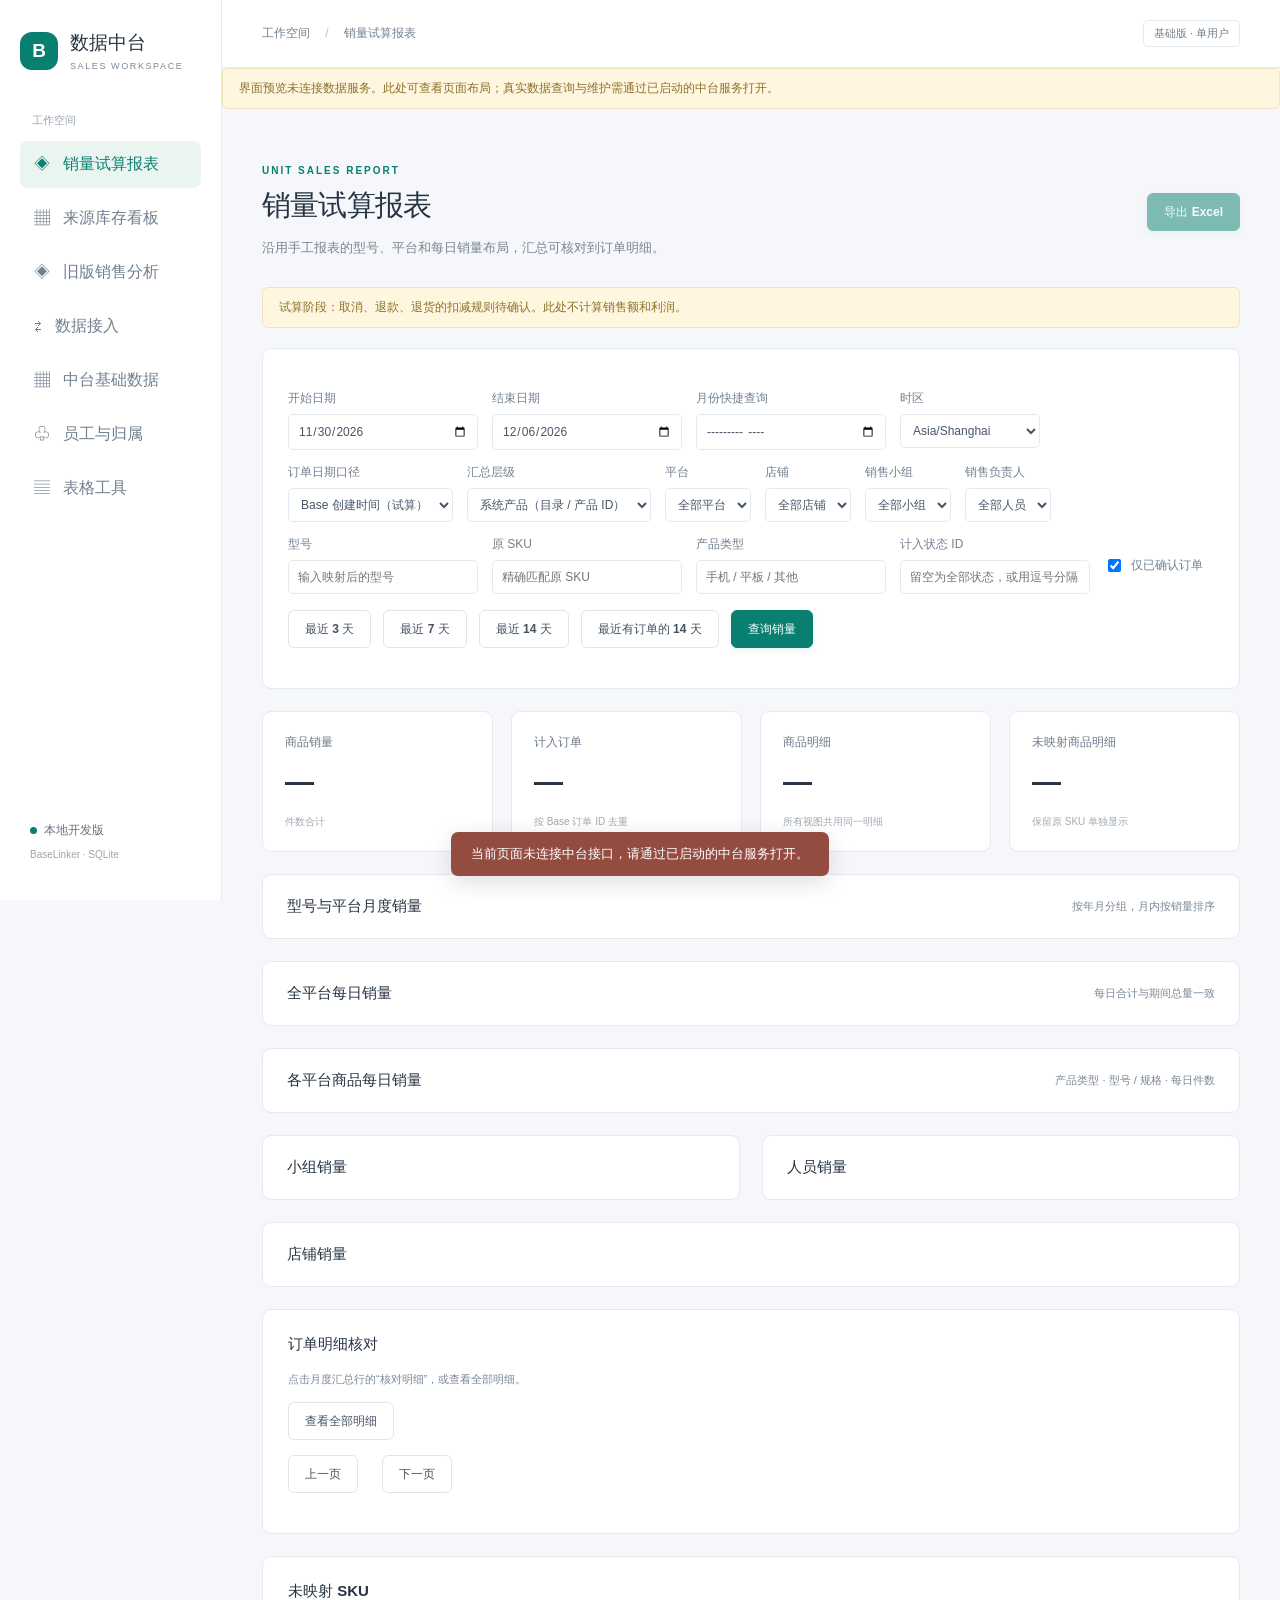
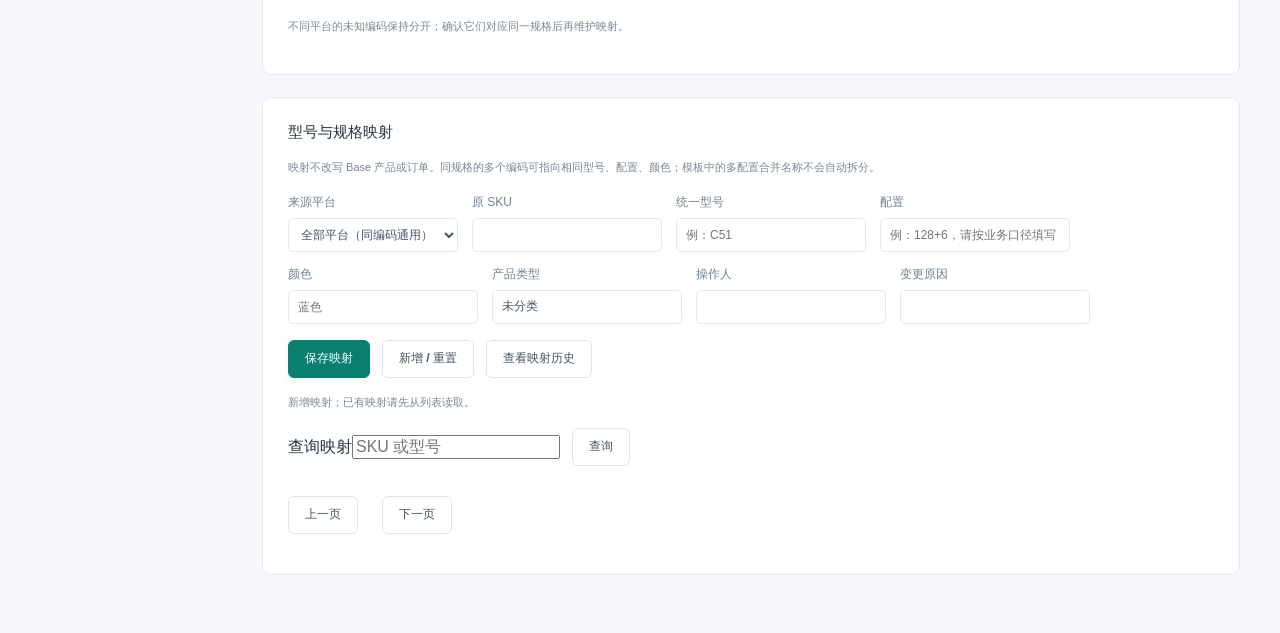
==== commit 1611055c: "Remove explanatory blocks from sales dashboard" ====
--- a/app/static/index.html
+++ b/app/static/index.html
@@ -39,9 +39,8 @@
         <label>型号<input id="report-model" placeholder="输入映射后的型号"></label><label>原 SKU<input id="report-sku" placeholder="精确匹配原 SKU"></label>
         <label>产品类型<input id="report-type" placeholder="手机 / 平板 / 其他"></label><label>计入状态 ID<input id="report-statuses" placeholder="留空为全部状态，或用逗号分隔"></label>
         <label class="check-label"><input type="checkbox" id="report-confirmed" checked>仅已确认订单</label>
-      </div><div class="actions"><button type="button" class="button" data-report-days="3">最近 3 天</button><button type="button" class="button" data-report-days="7">最近 7 天</button><button type="button" class="button" data-report-days="14">最近 14 天</button><button type="button" class="button" id="report-latest">最近有订单的 14 天</button><button type="submit" class="button primary">查询销量</button></div></form><p id="report-source-quality" class="muted"></p><p id="report-source-range" class="muted"></p><p id="report-filter-changed" class="muted" hidden>筛选条件已修改，请重新查询。当前表格及导出仍使用上次查询条件。</p><p class="muted">最近 N 天包含当天，按所选时区的自然日统计。平台订单日期来自订单本地附加字段 platform_order_date；未填写时不自动替代。</p></article>
+      </div><div class="actions"><button type="button" class="button" data-report-days="3">最近 3 天</button><button type="button" class="button" data-report-days="7">最近 7 天</button><button type="button" class="button" data-report-days="14">最近 14 天</button><button type="button" class="button" id="report-latest">最近有订单的 14 天</button><button type="submit" class="button primary">查询销量</button></div></form><p id="report-filter-changed" class="muted" hidden>筛选条件已修改，请重新查询。当前表格及导出仍使用上次查询条件。</p></article>
       <div class="metrics"><article class="metric"><span>商品销量</span><strong id="report-units">—</strong><small>件数合计</small></article><article class="metric"><span>计入订单</span><strong id="report-orders">—</strong><small>按 Base 订单 ID 去重</small></article><article class="metric"><span>商品明细</span><strong id="report-lines">—</strong><small>所有视图共用同一明细</small></article><article class="metric"><span>未映射商品明细</span><strong id="report-unmapped-count">—</strong><small>保留原 SKU 单独显示</small></article></div>
-      <article class="panel instructions"><h2>统计口径与数据检查</h2><p id="report-period" class="muted"></p><ul id="report-warnings"></ul><p id="report-diagnostics" class="muted"></p></article>
       <article class="panel"><div class="panel-heading"><h2>型号与平台月度销量</h2><span class="muted">按年月分组，月内按销量排序</span></div><div class="table-wrap" id="report-monthly"></div></article>
       <article class="panel"><div class="panel-heading"><h2>全平台每日销量</h2><span class="muted">每日合计与期间总量一致</span></div><div id="report-trend"></div><div class="table-wrap" id="report-daily"></div></article>
       <article class="panel"><div class="panel-heading"><h2>各平台商品每日销量</h2><span class="muted">产品类型 · 型号 / 规格 · 每日件数</span></div><div class="table-wrap" id="report-product-daily"></div></article>
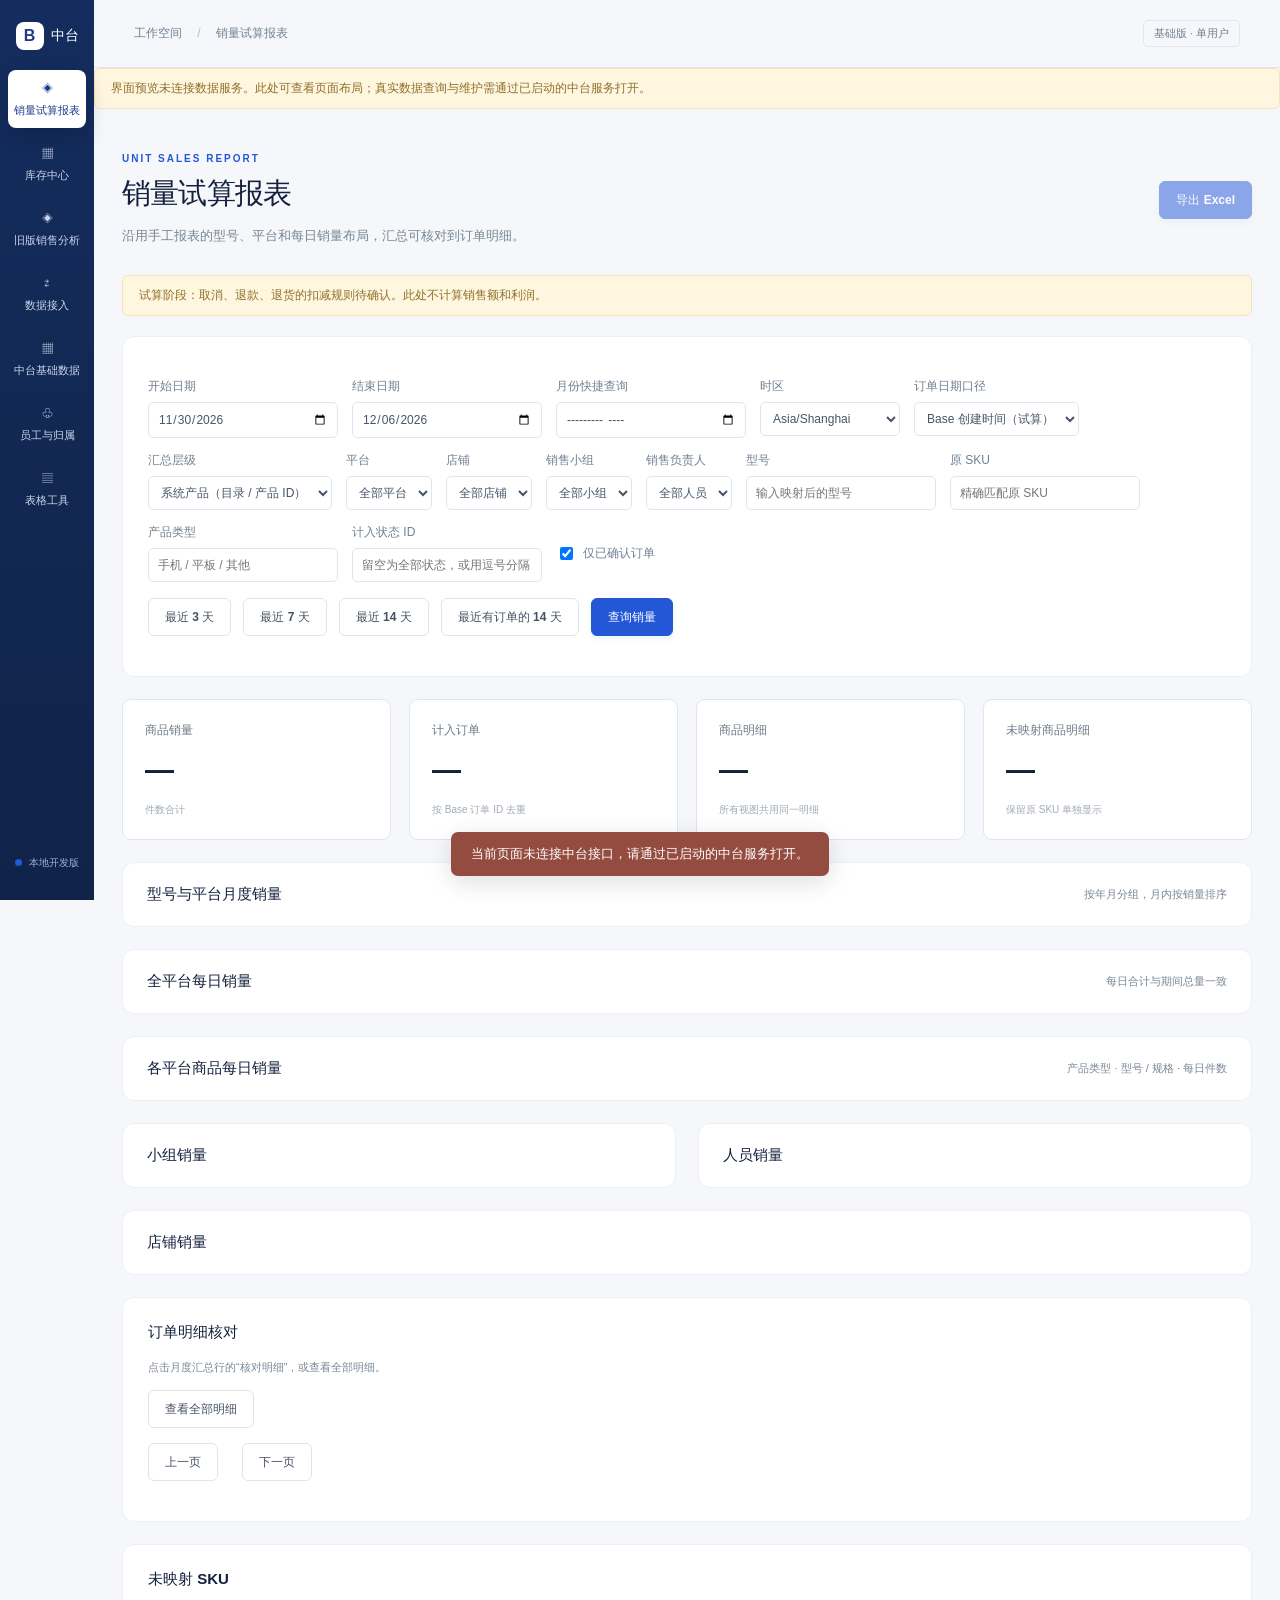
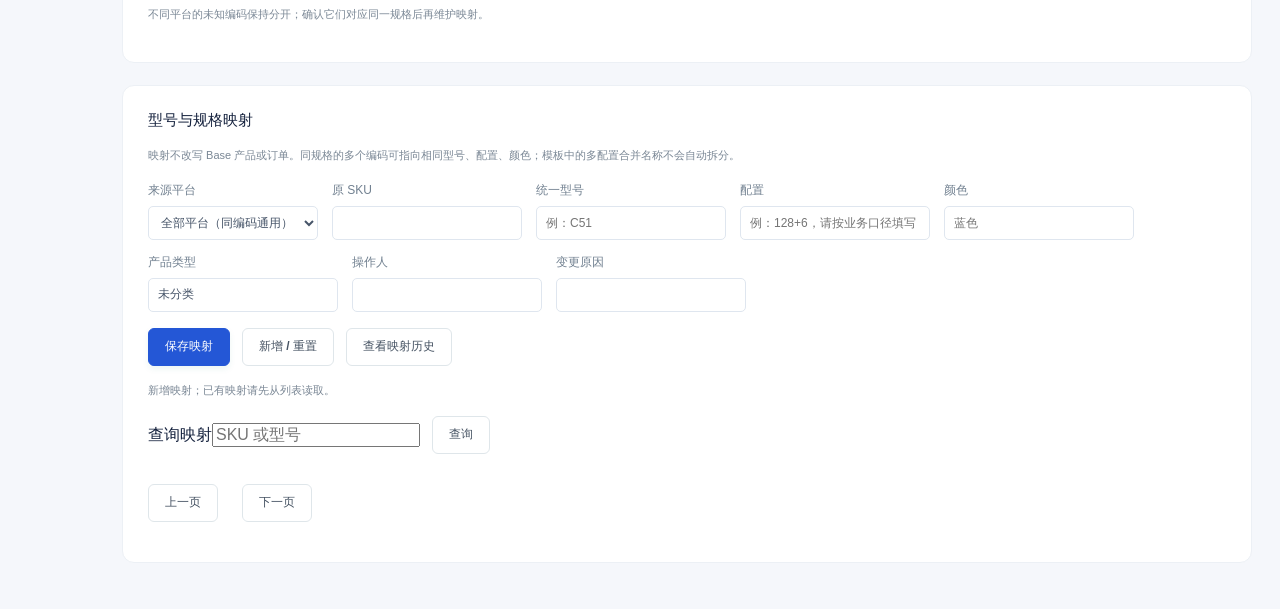
==== commit 0e89fda7: "Fuse inventory dashboard design and warehouse matrix with live data" ====
--- a/app/static/index.html
+++ b/app/static/index.html
@@ -8,14 +8,16 @@
   <script src="./app.js" defer></script>
   <script src="./management.js" defer></script>
   <link rel="stylesheet" href="./reports.css">
+  <link rel="stylesheet" href="./inventory.css">
   <script src="./reports.js" defer></script>
+  <script src="./inventory.js" defer></script>
 </head>
 <body>
   <aside class="sidebar">
     <a class="brand" href="/" aria-label="数据中台首页"><span class="brand-mark">B</span><span>数据中台<small>SALES WORKSPACE</small></span></a>
     <div class="nav-label">工作空间</div>
     <button class="nav active" data-tab="sales-report">◈ <span>销量试算报表</span></button>
-    <button class="nav" data-tab="stock-dashboard">▦ <span>来源库存看板</span></button>
+    <button class="nav" data-tab="stock-dashboard">▦ <span>库存中心</span></button>
     <button class="nav" data-tab="dashboard">◈ <span>旧版销售分析</span></button>
     <button class="nav" data-tab="connection">⇄ <span>数据接入</span></button>
     <button class="nav" data-tab="base-data">▦ <span>中台基础数据</span></button>
@@ -55,12 +57,19 @@
     </section>
 
     <section id="stock-dashboard" class="view" hidden>
-      <div class="heading"><div><div class="eyebrow">SOURCE INVENTORY</div><h1>来源库存看板</h1><p>真实 Base 库存按产品目录和仓库查询，保留来源数量及更新时间。</p></div><button id="stock-refresh" class="button primary">刷新看板</button></div>
-      <div class="banner">字段核对阶段：Base 库存不能直接等同海外仓实物库存，各目录、各仓不会自动合计。</div>
-      <article class="panel instructions"><form id="stock-form"><div class="form-grid"><label>产品库存目录<select id="stock-catalog"></select></label><label>来源仓库<select id="stock-warehouse"><option value="">全部仓库（分别显示）</option></select></label><label>商品名称 / SKU<input id="stock-search" placeholder="支持父 SKU 查询"></label><label class="check-label"><input id="stock-nonzero" type="checkbox">隐藏零库存</label></div><div class="actions"><button type="submit" class="button primary">查询库存</button></div></form><p id="stock-scope" class="muted"></p><button id="stock-clear-link" type="button" class="button" hidden>清除销量商品联动</button></article>
-      <div class="metrics"><article class="metric"><span>实物在库</span><strong>待核对</strong><small>尚无已确认的实物口径</small></article><article class="metric"><span>运输在途</span><strong>待核对</strong><small>不以供应商待入库代替</small></article><article class="metric"><span>可用库存</span><strong>待核对</strong><small>冻结、待发货扣减待确认</small></article><article class="metric"><span>平台可售</span><strong>待核对</strong><small>平台分配规则待确认</small></article></div>
-      <article class="panel instructions"><h2>各仓来源数量</h2><p class="muted">stock：来源库存 · reservations：来源预占 · incoming：供应商待入库。未知字段显示“未知”；负数保留来源值。</p><div id="stock-distribution" class="table-wrap"></div><ul id="stock-warnings"></ul></article>
-      <article class="panel instructions"><h2>仓库商品明细</h2><div id="stock-lines" class="table-wrap"></div><div class="actions"><button id="stock-prev" class="button">上一页</button><span id="stock-page" class="muted"></span><button id="stock-next" class="button">下一页</button></div></article>
+      <div class="heading stock-heading"><div><div class="eyebrow">库存中心 / 实时库存</div><h1>多仓库存看板</h1></div><div class="stock-header-actions"><span id="stock-sync" class="stock-sync"></span><button id="stock-refresh" class="button">↻ 刷新库存</button><button id="stock-settings-open" class="button" aria-label="库存状态设置">⚙ 设置</button></div></div>
+      <article class="panel stock-filter-panel"><div class="stock-panel-head"><h2>库存筛选</h2><button id="stock-clear-link" type="button" class="button" hidden>清除销量商品联动</button></div>
+        <form id="stock-form"><div class="stock-primary-filters">
+          <label>SKU / 父 SKU / 产品名称<input id="stock-search" placeholder="多个关键词用逗号或换行分隔"></label>
+          <label>产品库存目录<select id="stock-catalog"></select></label><label>海外仓服务商<select id="stock-provider" disabled><option>未维护</option></select></label><label>海外仓账号<select id="stock-account" disabled><option>未维护</option></select></label>
+          <div class="stock-warehouse-field"><span>统计仓库</span><button id="stock-warehouse-open" type="button" class="button">全部仓库 ▾</button><div id="stock-warehouse-popover" class="stock-popover" hidden><div class="stock-popover-head"><b>选择仓库</b><button id="stock-warehouse-all" type="button" class="stock-link-button">全部</button></div><div id="stock-warehouse-list"></div><button id="stock-warehouse-apply" type="button" class="button primary">确定</button></div></div>
+          <label>国家 / 地区<select id="stock-country"><option value="">全部国家</option></select></label>
+        </div><div class="stock-secondary-filters"><div class="stock-status-field"><span>来源库存状态</span><div id="stock-status-filter" class="stock-segmented"><button type="button" class="active" data-stock-status="all">全部</button><button type="button" data-stock-status="available">有库存</button><button type="button" data-stock-status="low">低库存</button><button type="button" data-stock-status="out">零库存</button><button type="button" data-stock-status="abnormal">数据异常</button></div></div><label>来源数量范围<div class="stock-range"><input id="stock-min" type="number" placeholder="最小"><span>—</span><input id="stock-max" type="number" placeholder="最大"></div></label><label>获取时间<select id="stock-freshness"><option value="">全部</option><option value="1">1 小时内</option><option value="6">6 小时内</option><option value="24">24 小时内</option></select></label><div class="stock-filter-actions"><button id="stock-reset" type="button" class="button">重置</button><button type="submit" class="button primary">查询库存</button></div></div></form>
+        <p id="stock-scope" class="muted"></p>
+      </article>
+      <div id="stock-metrics" class="metrics stock-metrics"></div>
+      <article class="panel stock-data-panel"><div class="stock-data-toolbar"><div class="stock-tabs" role="tablist" aria-label="库存视图"><button class="active" data-stock-view="summary" role="tab" aria-selected="true">库存汇总</button><button data-stock-view="matrix" role="tab" aria-selected="false">库存矩阵</button><button data-stock-view="detail" role="tab" aria-selected="false">仓库明细</button></div><div class="stock-toolbar-right"><span id="stock-result-count" class="muted"></span><button id="stock-export" class="button">↓ 导出当前结果</button></div></div><div id="stock-table" class="table-wrap"></div><div class="stock-table-foot"><span class="muted">来源数量 · “—”表示未提供或未确认</span><div class="actions"><button id="stock-prev" class="button">‹</button><span id="stock-page" class="muted"></span><button id="stock-next" class="button">›</button></div></div></article>
+      <dialog id="stock-settings" class="stock-settings"><form id="stock-settings-form"><div class="stock-panel-head"><h2>库存状态设置</h2><button id="stock-settings-close" type="button" class="stock-link-button" aria-label="关闭">×</button></div><label>低库存阈值（来源数量）<input id="stock-threshold" type="number" min="1" required value="20"></label><label>数据超时阈值（小时）<input id="stock-stale" type="number" min="1" required value="24"></label><button type="submit" class="button primary">保存设置</button></form></dialog>
     </section>
     <section id="dashboard" class="view" hidden>
       <div class="heading"><div><div class="eyebrow">SALES OVERVIEW</div><h1>销售分析</h1><p>从平台到 SKU，让每一笔销售更清晰。</p></div><button id="sync-top" class="button primary">↻ 同步订单</button></div>
--- a/app/static/inventory.css
+++ b/app/static/inventory.css
@@ -0,0 +1 @@
+:root{--accent:#2457d6;--line:#dfe6ef;background:#f5f7fb;color:#14213d}.sidebar{width:94px;padding:22px 8px;background:linear-gradient(180deg,#142d5e,#102348);color:#cbd6eb;border:0}.brand{gap:7px;justify-content:center;margin-bottom:20px}.brand>span:last-child{display:none}.brand:after{content:'中台';font-size:14px;color:white}.brand-mark{width:28px;height:28px;border-radius:8px;background:white;color:#1e3a8a;font-size:16px}.nav-label{display:none}.nav{flex-direction:column;justify-content:center;gap:5px;padding:10px 4px;min-height:58px;color:#cbd6eb;font-size:11px;text-align:center;line-height:1.5}.nav.active{background:white;color:#1e3a8a;box-shadow:0 8px 20px #05122d40}.nav:hover{filter:brightness(1.1)}.sidebar-bottom{padding:8px 0;text-align:center;color:#9db1d7;font-size:10px}.sidebar-bottom small{display:none}main{margin-left:94px}header{background:transparent}.view{max-width:1800px;padding:24px 28px}.button.primary{background:#2457d6;border-color:#2457d6}.panel{border-color:#ecf0f5;border-radius:12px}.stock-heading{margin-bottom:20px}.stock-header-actions{display:flex;align-items:center;gap:10px}.stock-sync{font-size:11px;color:#64748b;max-width:180px}.stock-filter-panel{padding:18px 20px;overflow:visible;position:relative;z-index:4;box-shadow:0 12px 32px #18274b0a}.stock-panel-head{display:flex;justify-content:space-between;align-items:center;gap:12px;margin-bottom:14px}.stock-primary-filters{display:grid;grid-template-columns:minmax(230px,1.6fr) minmax(170px,1.2fr) repeat(4,minmax(110px,1fr));gap:12px;align-items:end}.stock-primary-filters label,.stock-secondary-filters label,.stock-warehouse-field,.stock-status-field{display:grid;gap:7px;font-size:12px;font-weight:600;color:#50617d;min-width:0}#stock-dashboard .stock-primary-filters input,#stock-dashboard .stock-primary-filters select{width:100%;min-width:0;max-width:100%;height:40px;border:1px solid #d5dde9;padding:0 11px;border-radius:8px;background:white;color:#14213d;font-size:12px}#stock-dashboard select:disabled{background:#f7f9fc;color:#94a3b8}.stock-warehouse-field{position:relative}.stock-warehouse-field>.button{width:100%;justify-content:space-between;font-weight:500;min-height:40px}.stock-secondary-filters{display:grid;grid-template-columns:minmax(350px,1.6fr) minmax(170px,.8fr) minmax(120px,.5fr) auto;align-items:end;gap:12px;margin-top:14px;padding-top:14px;border-top:1px solid #ecf0f5}.stock-segmented{display:flex;padding:3px;background:#f6f8fb;border:1px solid #d5dde9;border-radius:8px;overflow:auto;gap:1px}.stock-segmented button{border:0;background:transparent;border-radius:6px;color:#596a84;font-size:12px;white-space:nowrap;padding:7px 12px}.stock-segmented button.active{color:#1e3a8a;background:white;box-shadow:0 1px 5px #192b4c20;font-weight:700}.stock-range{display:flex;align-items:center;gap:7px}#stock-dashboard .stock-range input{width:100%;min-width:0;border:1px solid #d5dde9;border-radius:8px;padding:8px 10px;height:40px}.stock-filter-actions{display:flex;gap:8px}.stock-popover{position:absolute;right:0;top:100%;margin-top:8px;width:330px;max-width:calc(100vw - 40px);padding:14px;max-height:400px;overflow:auto;border:1px solid #dfe6ef;border-radius:10px;background:white;box-shadow:0 18px 44px #15284e30;z-index:12}.stock-popover-head{display:flex;justify-content:space-between;margin-bottom:10px}.stock-popover label{display:flex;align-items:center;gap:8px;padding:10px 0;white-space:normal}#stock-dashboard .stock-popover input{width:16px}.stock-popover .button{margin-top:10px}.stock-link-button{border:0;background:none;color:#2457d6;padding:5px;font-size:12px;font-weight:600}.stock-metrics{grid-template-columns:repeat(5,minmax(0,1fr));gap:12px}.stock-metrics .metric{position:relative;padding:16px 17px;min-height:100px}.stock-metrics .metric:before{content:'';position:absolute;inset:0 auto 0 0;width:3px;background:var(--stock-tone,#1e3a8a)}.stock-metrics .metric strong{font-size:24px;margin:10px 0 6px;color:#14213d}.stock-metrics .metric small{color:#64748b}.stock-data-panel{box-shadow:0 12px 32px #18274b0a}.stock-data-toolbar{display:flex;justify-content:space-between;align-items:center;gap:12px;border-bottom:1px solid #ecf0f5;padding:0 18px;min-height:62px}.stock-tabs{display:flex;align-self:stretch;gap:24px}.stock-tabs button{border:0;position:relative;background:none;color:#637089;padding:16px 2px;font-weight:600;font-size:13px;white-space:nowrap}.stock-tabs button.active{color:#1e3a8a}.stock-tabs button.active:after{content:'';height:3px;position:absolute;bottom:0;left:0;right:0;border-radius:3px;background:#1e3a8a}.stock-toolbar-right{display:flex;gap:12px;align-items:center}.stock-table-foot{display:flex;justify-content:space-between;align-items:center;gap:12px;padding:10px 18px}.stock-table-foot .actions{margin:0}#stock-table{min-height:300px;max-height:650px;overflow:auto}#stock-table th{position:sticky;top:0;z-index:1;background:#f7f9fc;font-weight:600}#stock-table td,#stock-table th{padding:13px 16px}#stock-table tr:hover>td{background:#fafcff}.stock-sku strong,.stock-sku small{display:block}.stock-sku small{font-size:10px;color:#8290a6;margin-top:4px}.stock-status{display:inline-flex;gap:6px;align-items:center;font-weight:600;border-radius:99px;padding:4px 8px;font-size:11px}.stock-status:before{content:'';width:6px;height:6px;border-radius:50%;background:currentColor}.stock-status.available,.stock-heat.available{background:#eaf8f3;color:#06895e}.stock-status.low,.stock-heat.low{background:#fff7df;color:#ad7000}.stock-status.out,.stock-heat.out{background:#feebeb;color:#c62828}.stock-status.abnormal,.stock-heat.abnormal{background:#f2efff;color:#7457c8}.stock-heat{display:inline-block;min-width:62px;text-align:right;border-radius:6px;padding:5px 8px;font-weight:600}.stock-matrix td:first-child,.stock-matrix th:first-child{position:sticky;left:0;background:white;z-index:2;min-width:200px}.stock-matrix th:first-child{background:#f7f9fc;z-index:3}.stock-inline-detail>td{padding:0!important;max-width:none!important;overflow:visible!important}.stock-drawer{padding:18px 20px;border-left:3px solid #7ea3fb;background:#f8faff}.stock-drawer h3{font-size:13px;margin:0 0 12px}.stock-settings{width:min(440px,calc(100vw - 32px));padding:22px;border:0;border-radius:14px;box-shadow:0 24px 70px #07132b4d}.stock-settings::backdrop{background:#0c172d6b}.stock-settings label{display:grid;gap:8px;font-size:13px;margin:20px 0}.stock-settings input{width:100%;border:1px solid #dfe6ef;border-radius:8px;padding:10px}.stock-settings form>.button{float:right}#stock-scope:empty{display:none}#stock-scope{margin:12px 0 0}@media(max-width:1400px){.stock-primary-filters{grid-template-columns:repeat(3,minmax(0,1fr))}.stock-secondary-filters{grid-template-columns:1fr 1fr}.stock-status-field{grid-column:span 2}}@media(max-width:760px){.sidebar{width:64px;padding:20px 6px}.brand:after{display:none}.nav span{display:block;font-size:9px}.nav{padding:8px 2px;min-height:64px;margin-top:0}.sidebar-bottom{display:none}main{margin-left:64px}.view{padding:20px 14px}.stock-header-actions{gap:6px;flex-wrap:wrap}.stock-sync{display:none}.stock-heading{flex-wrap:wrap;gap:12px}.stock-filter-panel{padding:15px}.stock-primary-filters,.stock-secondary-filters{grid-template-columns:minmax(0,1fr)}.stock-status-field{grid-column:auto}.stock-segmented button{padding:7px 9px}.stock-metrics{grid-template-columns:repeat(2,minmax(0,1fr))}.stock-metrics .metric:last-child{grid-column:span 2}.stock-metrics .metric{padding:14px}.stock-data-toolbar{align-items:stretch;flex-direction:column;padding:0 12px 12px;gap:0}.stock-tabs{gap:16px}.stock-toolbar-right{justify-content:space-between}.stock-table-foot{flex-direction:column;align-items:start}.stock-popover{left:0;right:auto;width:100%;max-width:100%}.stock-range{max-width:100%}}
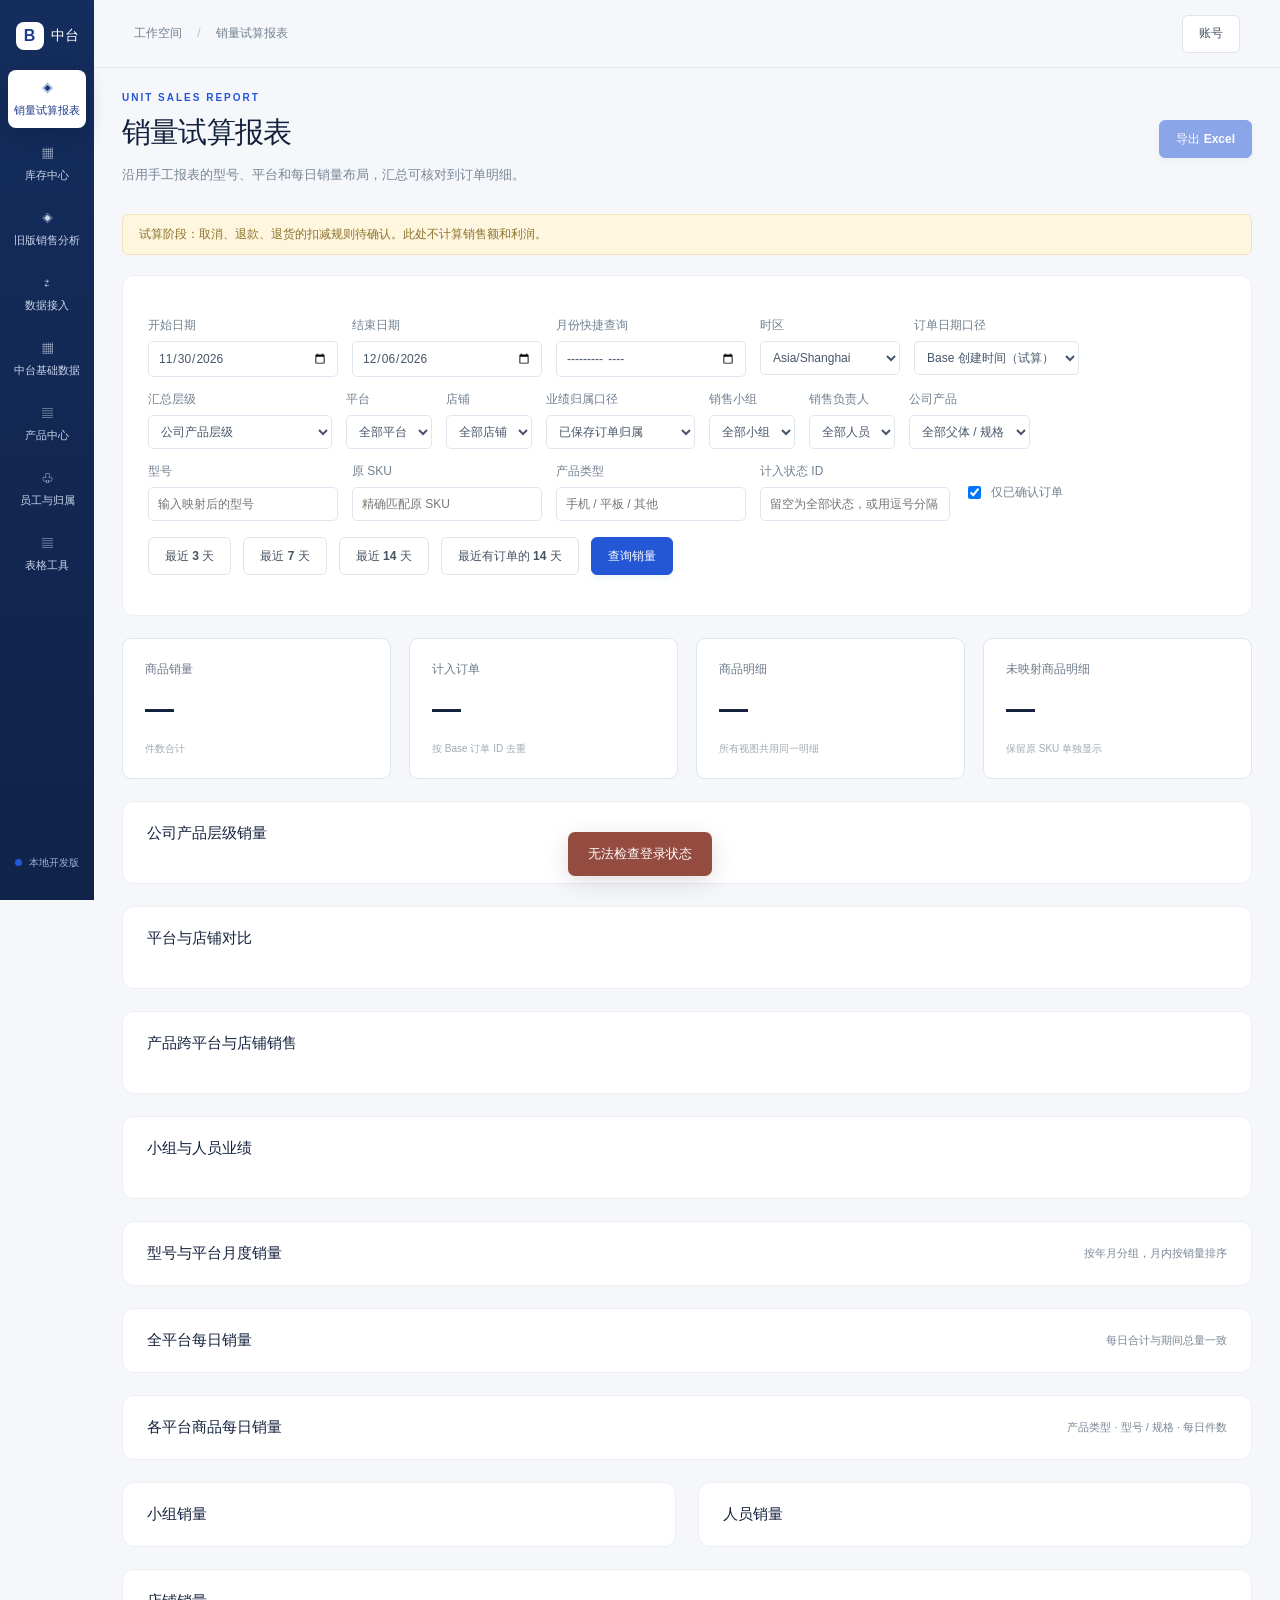
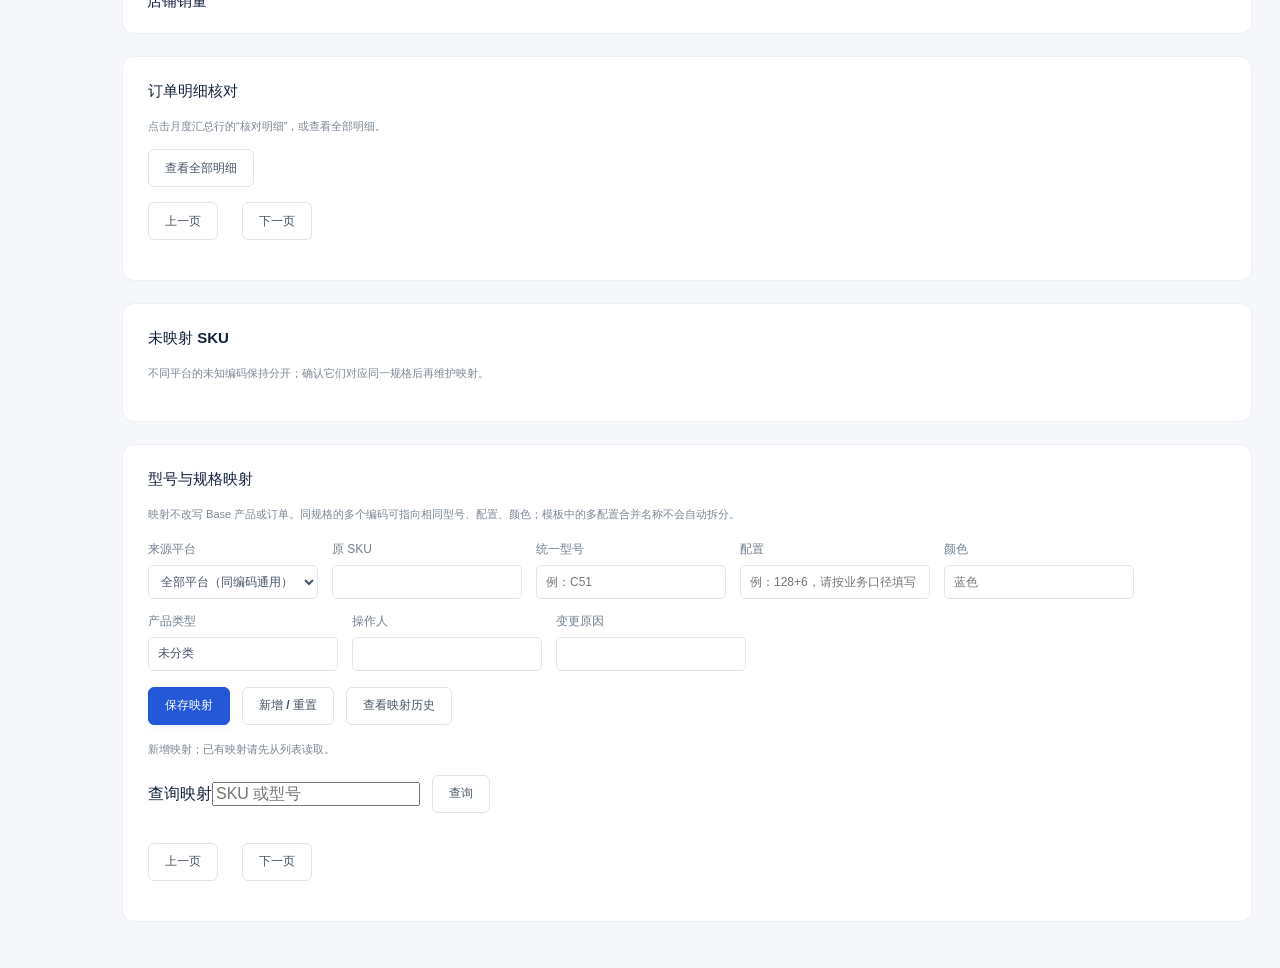
==== commit 73793102: "Add company product hierarchy, scoped sales ownership and stock shares" ====
--- a/app/static/index.html
+++ b/app/static/index.html
@@ -5,12 +5,15 @@
   <title>销售数据中台 · BaseLinker</title>
   <link rel="stylesheet" href="./style.css">
   <link rel="stylesheet" href="./management.css">
+  <script src="./auth.js" defer></script>
   <script src="./app.js" defer></script>
   <script src="./management.js" defer></script>
   <link rel="stylesheet" href="./reports.css">
   <link rel="stylesheet" href="./inventory.css">
+  <link rel="stylesheet" href="./business.css">
   <script src="./reports.js" defer></script>
   <script src="./inventory.js" defer></script>
+  <script src="./performance.js" defer></script>
 </head>
 <body>
   <aside class="sidebar">
@@ -18,15 +21,16 @@
     <div class="nav-label">工作空间</div>
     <button class="nav active" data-tab="sales-report">◈ <span>销量试算报表</span></button>
     <button class="nav" data-tab="stock-dashboard">▦ <span>库存中心</span></button>
-    <button class="nav" data-tab="dashboard">◈ <span>旧版销售分析</span></button>
-    <button class="nav" data-tab="connection">⇄ <span>数据接入</span></button>
-    <button class="nav" data-tab="base-data">▦ <span>中台基础数据</span></button>
-    <button class="nav" data-tab="ownership">♧ <span>员工与归属</span></button>
-    <button class="nav" data-tab="datasets">▤ <span>表格工具</span></button>
+    <button class="nav" data-tab="dashboard" data-admin>◈ <span>旧版销售分析</span></button>
+    <button class="nav" data-tab="connection" data-admin>⇄ <span>数据接入</span></button>
+    <button class="nav" data-tab="base-data" data-admin>▦ <span>中台基础数据</span></button>
+    <button class="nav" data-tab="catalog">▤ <span>产品中心</span></button>
+    <button class="nav" data-tab="ownership" data-admin>♧ <span>员工与归属</span></button>
+    <button class="nav" data-tab="datasets" data-admin>▤ <span>表格工具</span></button>
     <div class="sidebar-bottom"><span class="dot"></span>本地开发版<small>BaseLinker · SQLite</small></div>
   </aside>
   <main>
-    <header><span>工作空间 <span class="slash">/</span> <span id="breadcrumb">销量试算报表</span></span><span class="edition">基础版 · 单用户</span></header>
+    <header><span>工作空间 <span class="slash">/</span> <span id="breadcrumb">销量试算报表</span></span><button id="account-button" class="button">账号</button></header>
     <div id="preview-banner" class="banner" role="status" hidden>界面预览未连接数据服务。此处可查看页面布局；真实数据查询与维护需通过已启动的中台服务打开。</div>
     <section id="sales-report" class="view">
       <div class="heading"><div><div class="eyebrow">UNIT SALES REPORT</div><h1>销量试算报表</h1><p>沿用手工报表的型号、平台和每日销量布局，汇总可核对到订单明细。</p></div><a id="report-export" class="button primary" aria-disabled="true">导出 Excel</a></div>
@@ -35,22 +39,26 @@
         <label>开始日期<input type="date" id="report-start" required></label><label>结束日期<input type="date" id="report-end" required></label>
         <label>月份快捷查询<input type="month" id="report-month"></label><label>时区<select id="report-timezone"><option value="Asia/Shanghai">Asia/Shanghai</option><option value="UTC">UTC</option><option value="Europe/Warsaw">Europe/Warsaw</option><option value="America/New_York">America/New_York</option></select></label>
         <label>订单日期口径<select id="report-date-basis"><option value="base_created">Base 创建时间（试算）</option><option value="platform_order">维护的平台订单日期</option></select></label>
-        <label>汇总层级<select id="report-granularity"><option value="source_product">系统产品（目录 / 产品 ID）</option><option value="specification">业务配置与颜色</option><option value="model">型号合计</option></select></label>
+        <label>汇总层级<select id="report-granularity"><option value="company_product">公司产品层级</option><option value="source_product">系统产品（目录 / 产品 ID）</option><option value="specification">业务配置与颜色</option><option value="model">型号合计</option></select></label>
         <label>平台<select id="report-platform"><option value="">全部平台</option></select></label><label>店铺<select id="report-shop"><option value="">全部店铺</option></select></label>
-        <label>销售小组<select id="report-group"><option value="">全部小组</option></select></label><label>销售负责人<select id="report-employee"><option value="">全部人员</option></select></label>
-        <label>型号<input id="report-model" placeholder="输入映射后的型号"></label><label>原 SKU<input id="report-sku" placeholder="精确匹配原 SKU"></label>
+        <label>业绩归属口径<select id="report-ownership"><option value="saved">已保存订单归属</option><option value="rules">店铺 / SKU 规则试算</option></select></label><label>销售小组<select id="report-group"><option value="">全部小组</option></select></label><label>销售负责人<select id="report-employee"><option value="">全部人员</option></select></label>
+        <label>公司产品<select id="report-node"><option value="">全部父体 / 规格</option></select></label><label>型号<input id="report-model" placeholder="输入映射后的型号"></label><label>原 SKU<input id="report-sku" placeholder="精确匹配原 SKU"></label>
         <label>产品类型<input id="report-type" placeholder="手机 / 平板 / 其他"></label><label>计入状态 ID<input id="report-statuses" placeholder="留空为全部状态，或用逗号分隔"></label>
         <label class="check-label"><input type="checkbox" id="report-confirmed" checked>仅已确认订单</label>
       </div><div class="actions"><button type="button" class="button" data-report-days="3">最近 3 天</button><button type="button" class="button" data-report-days="7">最近 7 天</button><button type="button" class="button" data-report-days="14">最近 14 天</button><button type="button" class="button" id="report-latest">最近有订单的 14 天</button><button type="submit" class="button primary">查询销量</button></div></form><p id="report-filter-changed" class="muted" hidden>筛选条件已修改，请重新查询。当前表格及导出仍使用上次查询条件。</p></article>
       <div class="metrics"><article class="metric"><span>商品销量</span><strong id="report-units">—</strong><small>件数合计</small></article><article class="metric"><span>计入订单</span><strong id="report-orders">—</strong><small>按 Base 订单 ID 去重</small></article><article class="metric"><span>商品明细</span><strong id="report-lines">—</strong><small>所有视图共用同一明细</small></article><article class="metric"><span>未映射商品明细</span><strong id="report-unmapped-count">—</strong><small>保留原 SKU 单独显示</small></article></div>
+      <article class="panel"><div class="panel-heading"><h2>公司产品层级销量</h2></div><div id="performance-hierarchy" class="performance-tree"></div></article>
+      <article class="panel"><div class="panel-heading"><h2>平台与店铺对比</h2></div><div id="performance-platforms" class="performance-tree"></div></article>
+      <article class="panel"><div class="panel-heading"><h2>产品跨平台与店铺销售</h2></div><div id="performance-products" class="performance-tree"></div></article>
+      <article class="panel"><div class="panel-heading"><h2>小组与人员业绩</h2></div><div id="performance-teams" class="performance-tree"></div></article>
       <article class="panel"><div class="panel-heading"><h2>型号与平台月度销量</h2><span class="muted">按年月分组，月内按销量排序</span></div><div class="table-wrap" id="report-monthly"></div></article>
       <article class="panel"><div class="panel-heading"><h2>全平台每日销量</h2><span class="muted">每日合计与期间总量一致</span></div><div id="report-trend"></div><div class="table-wrap" id="report-daily"></div></article>
       <article class="panel"><div class="panel-heading"><h2>各平台商品每日销量</h2><span class="muted">产品类型 · 型号 / 规格 · 每日件数</span></div><div class="table-wrap" id="report-product-daily"></div></article>
       <div class="two-columns"><article class="panel"><div class="panel-heading"><h2>小组销量</h2></div><div class="table-wrap" id="report-groups"></div></article><article class="panel"><div class="panel-heading"><h2>人员销量</h2></div><div class="table-wrap" id="report-employees"></div></article></div>
       <article class="panel"><div class="panel-heading"><h2>店铺销量</h2></div><div class="table-wrap" id="report-shops"></div></article>
       <article class="panel instructions"><h2>订单明细核对</h2><p id="report-detail-scope" class="muted">点击月度汇总行的“核对明细”，或查看全部明细。</p><button id="report-all-details" class="button">查看全部明细</button><div class="table-wrap" id="report-details"></div><div class="actions"><button id="report-details-prev" class="button">上一页</button><span id="report-details-page" class="muted"></span><button id="report-details-next" class="button">下一页</button></div></article>
-      <article class="panel instructions"><h2>未映射 SKU</h2><p class="muted">不同平台的未知编码保持分开；确认它们对应同一规格后再维护映射。</p><div class="table-wrap" id="report-unmapped"></div></article>
-      <article class="panel instructions"><h2>型号与规格映射</h2><p class="muted">映射不改写 Base 产品或订单。同规格的多个编码可指向相同型号、配置、颜色；模板中的多配置合并名称不会自动拆分。</p>
+      <article class="panel instructions" data-admin><h2>未映射 SKU</h2><p class="muted">不同平台的未知编码保持分开；确认它们对应同一规格后再维护映射。</p><div class="table-wrap" id="report-unmapped"></div></article>
+      <article class="panel instructions" data-admin><h2>型号与规格映射</h2><p class="muted">映射不改写 Base 产品或订单。同规格的多个编码可指向相同型号、配置、颜色；模板中的多配置合并名称不会自动拆分。</p>
         <form id="report-mapping-form"><div class="form-grid"><label>来源平台<select id="mapping-platform"><option value="*">全部平台（同编码通用）</option></select></label><label>原 SKU<input id="mapping-sku" required maxlength="200"></label><label>统一型号<input id="mapping-model" required maxlength="100" placeholder="例：C51"></label><label>配置<input id="mapping-spec" maxlength="100" placeholder="例：128+6，请按业务口径填写"></label><label>颜色<input id="mapping-color" maxlength="100" placeholder="蓝色"></label><label>产品类型<input id="mapping-type" required maxlength="100" value="未分类" placeholder="手机 / 平板"></label><label>操作人<input id="mapping-actor" required maxlength="100"></label><label>变更原因<input id="mapping-reason" maxlength="500"></label></div><div class="actions"><button class="button primary" type="submit">保存映射</button><button class="button" id="mapping-reset" type="button">新增 / 重置</button><button class="button" id="mapping-history" type="button">查看映射历史</button></div><p id="mapping-version" class="muted">新增映射；已有映射请先从列表读取。</p></form>
         <div class="actions"><label>查询映射<input id="mapping-search" placeholder="SKU 或型号"></label><button class="button" id="mapping-search-button">查询</button></div><div class="table-wrap" id="report-mappings"></div><div class="actions"><button class="button" id="mapping-prev">上一页</button><span class="muted" id="mapping-page"></span><button class="button" id="mapping-next">下一页</button></div><div class="table-wrap" id="report-mapping-history"></div>
       </article>
@@ -114,6 +122,19 @@
         <article class="panel instructions"><h2>员工</h2><form id="employee-form"><input id="employee-id" type="hidden"><div class="form-grid"><label>员工编号<input id="employee-code" maxlength="40" pattern="[A-Za-z0-9_-]+" required placeholder="EMP-01"></label><label>姓名<input id="employee-name" maxlength="100" required></label><label>所属小组<select id="employee-group"></select></label><label class="check-label"><input id="employee-active" type="checkbox" checked>在职 / 启用</label></div><div class="actions"><button class="button primary" type="submit">保存员工</button><button class="button" type="reset">新增 / 重置</button></div></form><div id="employee-table" class="table-wrap"></div></article>
       </div>
       <article class="panel instructions"><h2>店铺默认归属</h2><p>配置不会自动改写已有订单。单笔维护中可载入店铺建议后确认保存。</p><div id="ownership-shops" class="table-wrap"></div><form id="shop-form"><div class="form-grid"><label>店铺<select id="ownership-shop" required></select></label><label>默认负责人<select id="shop-employee"></select></label><label>默认小组<select id="shop-group"></select></label></div><div class="actions"><button class="button primary" type="submit">保存店铺归属</button><button type="button" id="shop-history" class="button">查看店铺历史</button></div><p id="shop-version" class="muted"></p></form></article>
+      <article class="panel instructions"><div class="panel-heading"><h2>店铺与 SKU 业绩规则</h2><button id="performance-refresh" type="button" class="button">刷新规则</button></div>
+      <form id="assignment-form"><input id="assignment-id" type="hidden"><div class="form-grid">
+      <label>规则类型<select id="assignment-scope"><option value="sku">SKU 规则</option><option value="shop">店铺规则</option></select></label>
+      <label>平台范围<select id="assignment-platform"><option value="">全部平台</option></select></label>
+      <label>店铺范围<select id="assignment-shop"><option value="">全部店铺</option></select></label>
+      <label>精确来源 SKU<input id="assignment-sku" maxlength="200"></label>
+      <label>公司产品规则<select id="assignment-node"><option value="">使用来源 SKU</option></select></label><label>产品库存目录<select id="assignment-catalog"><option value="0">全部目录</option></select></label>
+      <label>生效日期<input id="assignment-start" type="date" required></label><label>结束日期<input id="assignment-end" type="date"></label>
+      <label>销售小组<select id="assignment-group"><option value="">未分配</option></select></label>
+      <label>销售负责人<select id="assignment-employee"><option value="">未分配</option></select></label>
+      <label class="check-label"><input id="assignment-active" type="checkbox" checked>启用</label>
+      </div><div class="actions"><button type="submit" class="button primary">保存规则</button><button id="assignment-reset" type="button" class="button">新增 / 重置</button><button id="assignment-history" type="button" class="button">变更历史</button></div><p id="assignment-version" class="muted">新规则</p></form>
+      <div class="actions"><button id="assignment-preview" type="button" class="button">预览本次销量范围的历史补分配</button><button id="assignment-apply" type="button" class="button primary" disabled>保存已预览归属</button><span id="assignment-preview-summary" class="muted"></span></div><div id="assignment-preview-table" class="table-wrap"></div><div id="assignment-table" class="table-wrap"></div><div id="assignment-history-table" class="table-wrap"></div></article>
       <article class="panel instructions"><h2>订单归属 · 单笔维护</h2><form id="order-form"><div class="form-grid"><label>Base 订单 ID<input id="ownership-order-id" type="number" min="1" required></label><label>销售负责人<select id="order-employee"></select></label><label>业务小组<select id="order-group"></select></label></div><label for="order-extra">本地附加字段 JSON</label><textarea id="order-extra">{}</textarea><div class="actions"><button type="button" class="button" id="order-load">读取当前归属</button><button type="button" class="button" id="order-defaults">载入店铺建议</button><button type="submit" class="button primary">保存订单归属</button><button type="button" class="button" id="order-history">查看订单历史</button></div><p id="order-version" class="muted">请先读取当前归属；已有文本归属会显示并保留，除非显式更改。</p></form></article>
       <article class="panel instructions"><h2>订单归属 · 批量维护</h2><div class="filters"><label>按平台 / 店铺筛选<select id="order-shop-filter"></select></label><label>按小组筛选<select id="order-group-filter"></select></label><label class="check-label"><input type="checkbox" id="order-unassigned">仅未分配负责人</label><button id="order-search" class="button">查询</button></div><div id="ownership-orders" class="table-wrap"></div><div class="actions"><button id="orders-prev" class="button">上一页</button><span id="orders-page" class="muted"></span><button id="orders-next" class="button">下一页</button><button id="orders-select-all" class="button">选择 / 取消本页</button></div><form id="batch-form"><div class="form-grid"><label>销售负责人<select id="batch-employee"></select></label><label>业务小组<select id="batch-group"></select></label></div><div class="actions"><button class="button primary" type="submit">确认批量保存</button><span id="batch-selected" class="muted">已选 0 笔</span></div></form><p class="muted">批量只修改选定字段，不覆盖附加字段；选员工且小组保持不变时，将采用该员工当前所属小组。任一版本冲突或无效订单将整批取消。</p></article>
       <article class="panel instructions"><h2 id="history-title">归属变更历史</h2><div id="ownership-history" class="table-wrap"><p class="muted">选择订单、店铺、员工或小组查看历史。</p></div><div class="actions"><button class="button" id="history-prev">上一页</button><span id="history-page" class="muted"></span><button class="button" id="history-next">下一页</button></div></article>
@@ -125,6 +146,7 @@
       <article class="panel"><div class="panel-heading"><h2 id="preview-title">数据预览</h2></div><div id="preview-table" class="table-wrap"><p class="muted table-empty">选择一个数据集查看内容。</p></div></article>
       <article class="panel instructions"><h2>SQL 查询</h2><p>选择数据集后会生成查询示例。所有字段按文本导入；计算金额时可用 <code>CAST(字段 AS REAL)</code>。</p><label for="sql" class="sr-only">SQL 查询语句</label><textarea id="sql" spellcheck="false" placeholder="SELECT * FROM 数据集表名 LIMIT 50"></textarea><div class="actions"><button id="run-query" class="button primary">运行查询</button><span id="query-status" class="muted">只读查询 · 最多显示 200 行 · 3 秒超时</span></div><div id="query-table" class="table-wrap"></div></article>
     </section>
+    <dialog id="auth-dialog"><h2 id="auth-title">登录数据中台</h2><form id="auth-form"><label>账号<input id="auth-username" autocomplete="username" required maxlength="100"></label><label>密码<input id="auth-password" type="password" autocomplete="current-password" required minlength="12" maxlength="200"></label><button type="submit" class="button primary">继续</button><p id="auth-error" role="alert"></p></form></dialog>
     <div id="notice" class="notice" role="status" aria-live="polite" hidden></div>
   </main>
 </body>
--- a/app/static/business.css
+++ b/app/static/business.css
@@ -0,0 +1,216 @@
+.performance-tree {
+  padding: 0 20px 18px;
+}
+.performance-tree details {
+  border-bottom: 1px solid #e6ebf2;
+  padding: 8px 0;
+}
+.performance-tree details details {
+  margin-left: 18px;
+}
+.performance-tree summary {
+  cursor: pointer;
+  display: flex;
+  gap: 18px;
+  align-items: center;
+  padding: 8px;
+}
+.performance-tree summary span:first-child {
+  flex: 1;
+  font-weight: 600;
+}
+.performance-tree summary span {
+  font-variant-numeric: tabular-nums;
+}
+.performance-tree button {
+  margin-left: auto;
+}
+.performance-leaf {
+  display: flex;
+  gap: 16px;
+  align-items: center;
+  padding: 9px 8px 9px 28px;
+  border-bottom: 1px solid #f1f4f8;
+}
+.performance-leaf span:first-child {
+  flex: 1;
+}
+.business-summary {
+  display: flex;
+  gap: 20px;
+  flex-wrap: wrap;
+  margin-bottom: 15px;
+}
+.business-summary strong {
+  font-size: 22px;
+  color: #1e3a8a;
+}
+.business-form {
+  display: grid;
+  grid-template-columns: repeat(3, minmax(0, 1fr));
+  gap: 12px;
+}
+.business-form label {
+  display: flex;
+  flex-direction: column;
+  gap: 6px;
+}
+.business-form input,
+.business-form select,
+.business-form textarea {
+  width: 100%;
+  min-height: 38px;
+  padding: 8px;
+  border: 1px solid #d7dfeb;
+  border-radius: 7px;
+}
+.business-wide {
+  grid-column: 1/-1;
+}
+.allocation-dialog {
+  width: min(1000px, 96vw);
+  max-width: 1000px;
+  max-height: 90vh;
+  overflow: auto;
+  border: 0;
+  border-radius: 12px;
+  padding: 24px;
+}
+.allocation-dialog::backdrop {
+  background: #17233a88;
+}
+.share-entry {
+  border: 1px solid #dce3ee;
+  border-radius: 9px;
+  padding: 14px;
+  margin: 12px 0;
+}
+.share-head,
+.channel-entry {
+  display: flex;
+  align-items: center;
+  gap: 10px;
+  flex-wrap: wrap;
+  margin: 8px 0;
+}
+.share-head select,
+.channel-entry select {
+  max-width: 210px;
+  min-height: 36px;
+}
+.share-head input,
+.channel-entry input {
+  width: 100px;
+  min-height: 36px;
+}
+.channel-entry {
+  padding: 10px;
+  background: #f5f8fc;
+}
+.channel-entry select[multiple] {
+  height: 80px;
+}
+.business-table-actions {
+  display: flex;
+  gap: 8px;
+}
+.business-pager {
+  display: flex;
+  gap: 12px;
+  align-items: center;
+  margin-top: 12px;
+}
+.business-muted {
+  color: #66758d;
+  font-size: 12px;
+}
+.product-tree li {
+  padding: 6px 0;
+}
+.product-tree ul {
+  padding-left: 24px;
+}
+.product-tree button {
+  margin-left: 12px;
+}
+#auth-dialog {
+  border: 0;
+  border-radius: 12px;
+  padding: 28px;
+  width: 360px;
+}
+#auth-dialog::backdrop {
+  background: #12213dee;
+}
+#auth-form {
+  display: grid;
+  gap: 16px;
+}
+#auth-form label {
+  display: grid;
+  gap: 8px;
+}
+#auth-form input {
+  padding: 10px;
+  border: 1px solid #d5ddeb;
+  border-radius: 7px;
+}
+#auth-error {
+  color: #c22;
+}
+#account-button {
+  font-size: 12px;
+}
+.business-warning {
+  color: #b45309;
+}
+.stock-source-section {
+  margin-top: 20px;
+}
+.stock-source-section > summary {
+  cursor: pointer;
+  font-weight: 600;
+  padding: 16px;
+  background: white;
+  border-radius: 10px;
+}
+.stock-source-section[open] > summary {
+  margin-bottom: 14px;
+}
+#allocation-results td {
+  max-width: 360px;
+}
+.allocation-dialog .table-wrap {
+  max-height: 250px;
+  overflow: auto;
+}
+@media (max-width: 760px) {
+  .business-form {
+    grid-template-columns: 1fr;
+  }
+  .performance-tree {
+    padding: 0 8px 12px;
+  }
+  .performance-tree summary {
+    gap: 8px;
+    font-size: 12px;
+  }
+  .performance-leaf {
+    padding-left: 12px;
+    font-size: 12px;
+    gap: 6px;
+  }
+  .allocation-dialog {
+    padding: 14px;
+  }
+  .channel-entry select {
+    max-width: 160px;
+  }
+  .business-summary {
+    gap: 10px;
+  }
+}
+.view[hidden],
+[hidden] {
+  display: none !important;
+}
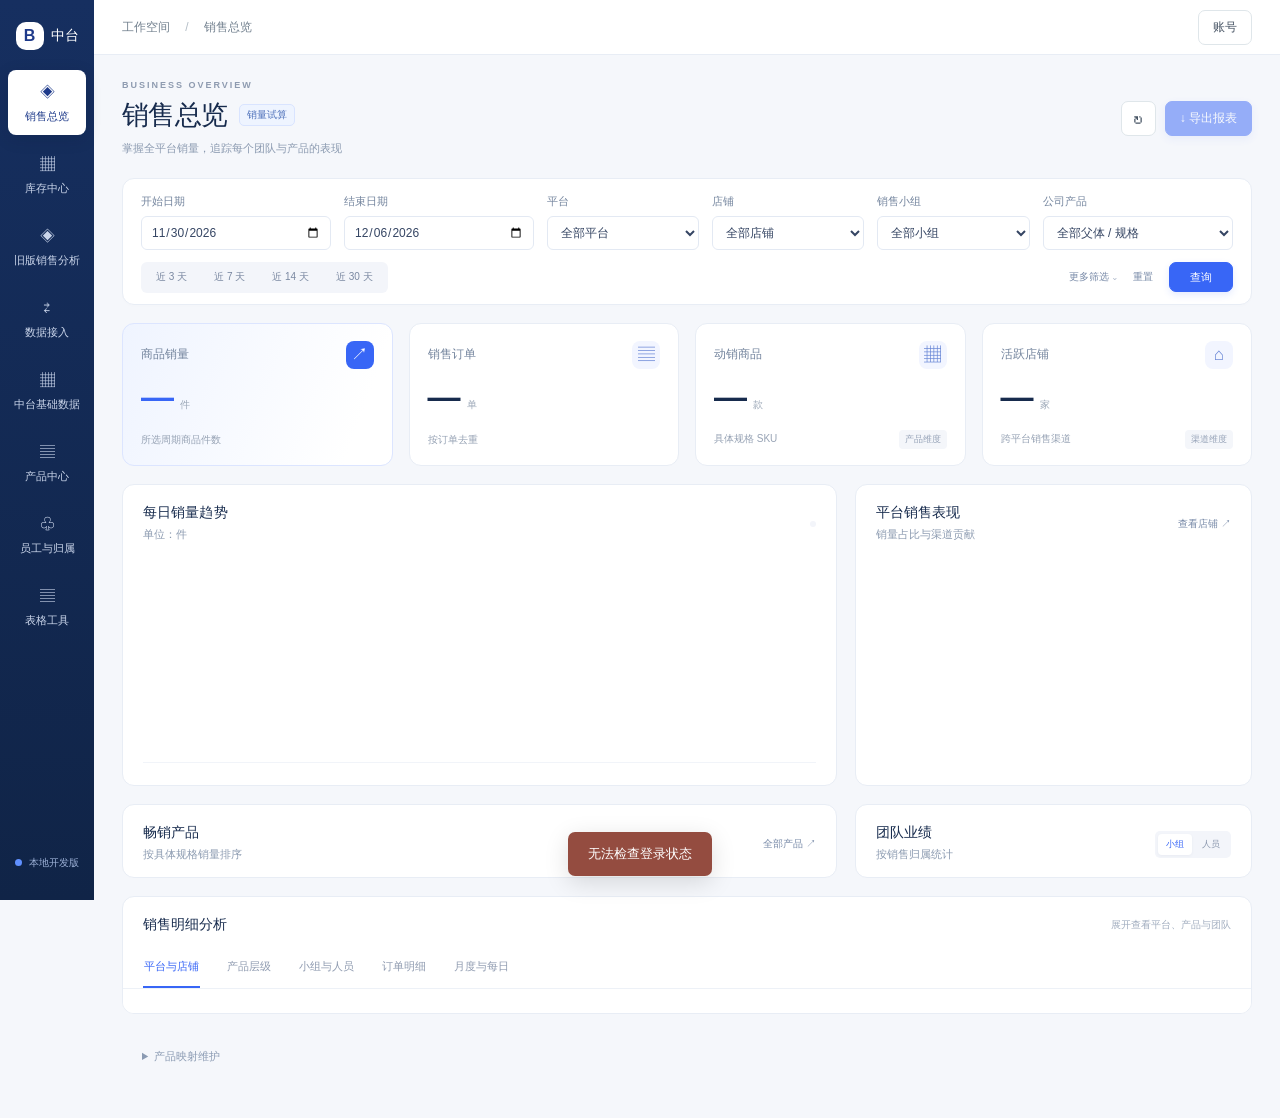
==== commit dbe55011: "Redesign sales homepage with interactive dashboard components" ====
--- a/app/static/index.html
+++ b/app/static/index.html
@@ -11,15 +11,18 @@
   <link rel="stylesheet" href="./reports.css">
   <link rel="stylesheet" href="./inventory.css">
   <link rel="stylesheet" href="./business.css">
+  <link rel="stylesheet" href="./dashboard.css">
+  <script src="./snapshot-reports.js" defer></script>
   <script src="./reports.js" defer></script>
   <script src="./inventory.js" defer></script>
   <script src="./performance.js" defer></script>
+  <script src="./dashboard.js" defer></script>
 </head>
 <body>
   <aside class="sidebar">
     <a class="brand" href="/" aria-label="数据中台首页"><span class="brand-mark">B</span><span>数据中台<small>SALES WORKSPACE</small></span></a>
     <div class="nav-label">工作空间</div>
-    <button class="nav active" data-tab="sales-report">◈ <span>销量试算报表</span></button>
+    <button class="nav active" data-tab="sales-report">◈ <span>销售总览</span></button>
     <button class="nav" data-tab="stock-dashboard">▦ <span>库存中心</span></button>
     <button class="nav" data-tab="dashboard" data-admin>◈ <span>旧版销售分析</span></button>
     <button class="nav" data-tab="connection" data-admin>⇄ <span>数据接入</span></button>
@@ -30,38 +33,25 @@
     <div class="sidebar-bottom"><span class="dot"></span>本地开发版<small>BaseLinker · SQLite</small></div>
   </aside>
   <main>
-    <header><span>工作空间 <span class="slash">/</span> <span id="breadcrumb">销量试算报表</span></span><button id="account-button" class="button">账号</button></header>
+    <header><span>工作空间 <span class="slash">/</span> <span id="breadcrumb">销售总览</span></span><button id="account-button" class="button">账号</button></header>
     <div id="preview-banner" class="banner" role="status" hidden>界面预览未连接数据服务。此处可查看页面布局；真实数据查询与维护需通过已启动的中台服务打开。</div>
-    <section id="sales-report" class="view">
-      <div class="heading"><div><div class="eyebrow">UNIT SALES REPORT</div><h1>销量试算报表</h1><p>沿用手工报表的型号、平台和每日销量布局，汇总可核对到订单明细。</p></div><a id="report-export" class="button primary" aria-disabled="true">导出 Excel</a></div>
-      <div class="banner">试算阶段：取消、退款、退货的扣减规则待确认。此处不计算销售额和利润。</div>
-      <article class="panel instructions"><form id="report-form"><div class="form-grid">
-        <label>开始日期<input type="date" id="report-start" required></label><label>结束日期<input type="date" id="report-end" required></label>
-        <label>月份快捷查询<input type="month" id="report-month"></label><label>时区<select id="report-timezone"><option value="Asia/Shanghai">Asia/Shanghai</option><option value="UTC">UTC</option><option value="Europe/Warsaw">Europe/Warsaw</option><option value="America/New_York">America/New_York</option></select></label>
-        <label>订单日期口径<select id="report-date-basis"><option value="base_created">Base 创建时间（试算）</option><option value="platform_order">维护的平台订单日期</option></select></label>
-        <label>汇总层级<select id="report-granularity"><option value="company_product">公司产品层级</option><option value="source_product">系统产品（目录 / 产品 ID）</option><option value="specification">业务配置与颜色</option><option value="model">型号合计</option></select></label>
-        <label>平台<select id="report-platform"><option value="">全部平台</option></select></label><label>店铺<select id="report-shop"><option value="">全部店铺</option></select></label>
-        <label>业绩归属口径<select id="report-ownership"><option value="saved">已保存订单归属</option><option value="rules">店铺 / SKU 规则试算</option></select></label><label>销售小组<select id="report-group"><option value="">全部小组</option></select></label><label>销售负责人<select id="report-employee"><option value="">全部人员</option></select></label>
-        <label>公司产品<select id="report-node"><option value="">全部父体 / 规格</option></select></label><label>型号<input id="report-model" placeholder="输入映射后的型号"></label><label>原 SKU<input id="report-sku" placeholder="精确匹配原 SKU"></label>
-        <label>产品类型<input id="report-type" placeholder="手机 / 平板 / 其他"></label><label>计入状态 ID<input id="report-statuses" placeholder="留空为全部状态，或用逗号分隔"></label>
-        <label class="check-label"><input type="checkbox" id="report-confirmed" checked>仅已确认订单</label>
-      </div><div class="actions"><button type="button" class="button" data-report-days="3">最近 3 天</button><button type="button" class="button" data-report-days="7">最近 7 天</button><button type="button" class="button" data-report-days="14">最近 14 天</button><button type="button" class="button" id="report-latest">最近有订单的 14 天</button><button type="submit" class="button primary">查询销量</button></div></form><p id="report-filter-changed" class="muted" hidden>筛选条件已修改，请重新查询。当前表格及导出仍使用上次查询条件。</p></article>
-      <div class="metrics"><article class="metric"><span>商品销量</span><strong id="report-units">—</strong><small>件数合计</small></article><article class="metric"><span>计入订单</span><strong id="report-orders">—</strong><small>按 Base 订单 ID 去重</small></article><article class="metric"><span>商品明细</span><strong id="report-lines">—</strong><small>所有视图共用同一明细</small></article><article class="metric"><span>未映射商品明细</span><strong id="report-unmapped-count">—</strong><small>保留原 SKU 单独显示</small></article></div>
-      <article class="panel"><div class="panel-heading"><h2>公司产品层级销量</h2></div><div id="performance-hierarchy" class="performance-tree"></div></article>
-      <article class="panel"><div class="panel-heading"><h2>平台与店铺对比</h2></div><div id="performance-platforms" class="performance-tree"></div></article>
-      <article class="panel"><div class="panel-heading"><h2>产品跨平台与店铺销售</h2></div><div id="performance-products" class="performance-tree"></div></article>
-      <article class="panel"><div class="panel-heading"><h2>小组与人员业绩</h2></div><div id="performance-teams" class="performance-tree"></div></article>
-      <article class="panel"><div class="panel-heading"><h2>型号与平台月度销量</h2><span class="muted">按年月分组，月内按销量排序</span></div><div class="table-wrap" id="report-monthly"></div></article>
-      <article class="panel"><div class="panel-heading"><h2>全平台每日销量</h2><span class="muted">每日合计与期间总量一致</span></div><div id="report-trend"></div><div class="table-wrap" id="report-daily"></div></article>
-      <article class="panel"><div class="panel-heading"><h2>各平台商品每日销量</h2><span class="muted">产品类型 · 型号 / 规格 · 每日件数</span></div><div class="table-wrap" id="report-product-daily"></div></article>
-      <div class="two-columns"><article class="panel"><div class="panel-heading"><h2>小组销量</h2></div><div class="table-wrap" id="report-groups"></div></article><article class="panel"><div class="panel-heading"><h2>人员销量</h2></div><div class="table-wrap" id="report-employees"></div></article></div>
-      <article class="panel"><div class="panel-heading"><h2>店铺销量</h2></div><div class="table-wrap" id="report-shops"></div></article>
-      <article class="panel instructions"><h2>订单明细核对</h2><p id="report-detail-scope" class="muted">点击月度汇总行的“核对明细”，或查看全部明细。</p><button id="report-all-details" class="button">查看全部明细</button><div class="table-wrap" id="report-details"></div><div class="actions"><button id="report-details-prev" class="button">上一页</button><span id="report-details-page" class="muted"></span><button id="report-details-next" class="button">下一页</button></div></article>
-      <article class="panel instructions" data-admin><h2>未映射 SKU</h2><p class="muted">不同平台的未知编码保持分开；确认它们对应同一规格后再维护映射。</p><div class="table-wrap" id="report-unmapped"></div></article>
-      <article class="panel instructions" data-admin><h2>型号与规格映射</h2><p class="muted">映射不改写 Base 产品或订单。同规格的多个编码可指向相同型号、配置、颜色；模板中的多配置合并名称不会自动拆分。</p>
+    <section id="sales-report" class="view sales-home">
+      <div class="home-heading"><div><div class="home-eyebrow">BUSINESS OVERVIEW</div><div class="home-title-line"><h1>销售总览</h1><span class="home-pill" id="home-source-label">销量试算</span></div><p>掌握全平台销量，追踪每个团队与产品的表现</p></div><div class="home-heading-actions"><span id="home-period-label" class="home-period"></span><button id="home-refresh" class="button home-icon-button" aria-label="刷新销售数据">↻</button><a id="report-export" class="button primary" aria-disabled="true">↓ 导出报表</a></div></div>
+      <article class="panel home-filter-panel"><form id="report-form"><div class="home-filter-main"><label>开始日期<input type="date" id="report-start" required></label><label>结束日期<input type="date" id="report-end" required></label><label>平台<select id="report-platform"><option value="">全部平台</option></select></label><label>店铺<select id="report-shop"><option value="">全部店铺</option></select></label><label>销售小组<select id="report-group"><option value="">全部小组</option></select></label><label>公司产品<select id="report-node"><option value="">全部父体 / 规格</option></select></label></div><div class="home-filter-bottom"><div class="home-period-buttons" aria-label="快捷日期"><button type="button" data-report-days="3">近 3 天</button><button type="button" data-report-days="7">近 7 天</button><button type="button" data-report-days="14">近 14 天</button><button type="button" data-report-days="30">近 30 天</button></div><div class="home-filter-actions"><button type="button" id="home-advanced-toggle" class="home-text-button" aria-expanded="false" aria-controls="home-advanced">更多筛选 <span>⌄</span></button><button type="button" id="home-reset" class="home-text-button">重置</button><button type="submit" class="button primary">查询</button></div></div><div id="home-advanced" class="home-advanced" hidden><label>月份快捷查询<input type="month" id="report-month"></label><label>时区<select id="report-timezone"><option value="Asia/Shanghai">Asia/Shanghai</option><option value="UTC">UTC</option><option value="Europe/Warsaw">Europe/Warsaw</option><option value="America/New_York">America/New_York</option></select></label><label>订单日期口径<select id="report-date-basis"><option value="base_created">Base 创建时间（试算）</option><option value="platform_order">维护的平台订单日期</option></select></label><label>汇总层级<select id="report-granularity"><option value="company_product">公司产品层级</option><option value="source_product">系统产品（目录 / 产品 ID）</option><option value="specification">业务配置与颜色</option><option value="model">型号合计</option></select></label><label>业绩归属口径<select id="report-ownership"><option value="saved">已保存订单归属</option><option value="rules">店铺 / SKU 规则试算</option></select></label><label>销售负责人<select id="report-employee"><option value="">全部人员</option></select></label><label>型号<input id="report-model" placeholder="输入映射后的型号"></label><label>原 SKU<input id="report-sku" placeholder="精确匹配原 SKU"></label><label>产品类型<input id="report-type" placeholder="手机 / 平板 / 其他"></label><label>计入状态 ID<input id="report-statuses" placeholder="留空为全部状态，或用逗号分隔"></label><label class="check-label"><input type="checkbox" id="report-confirmed" checked>仅已确认订单</label><button type="button" class="button" id="report-latest">最近有订单的 14 天</button></div></form><p id="report-filter-changed" class="home-filter-dirty" hidden>筛选已修改，点击“查询”更新数据</p></article>
+      <div class="home-kpis">
+        <article class="home-kpi home-kpi-featured"><div class="home-kpi-top"><span>商品销量</span><span class="home-kpi-icon">↗</span></div><div class="home-kpi-value"><strong id="report-units">—</strong><span>件</span></div><div class="home-kpi-bottom"><span id="home-units-foot">所选周期商品件数</span><div id="home-spark-units" class="home-spark"></div></div></article>
+        <article class="home-kpi"><div class="home-kpi-top"><span>销售订单</span><span class="home-kpi-icon">▤</span></div><div class="home-kpi-value"><strong id="report-orders">—</strong><span>单</span></div><div class="home-kpi-bottom"><span id="home-orders-foot">按订单去重</span><div id="home-spark-orders" class="home-spark"></div></div></article>
+        <article class="home-kpi"><div class="home-kpi-top"><span>动销商品</span><span class="home-kpi-icon">▦</span></div><div class="home-kpi-value"><strong id="home-active-products">—</strong><span>款</span></div><div class="home-kpi-bottom"><span id="home-products-foot">具体规格 SKU</span><span class="home-kpi-tag">产品维度</span></div></article>
+        <article class="home-kpi"><div class="home-kpi-top"><span>活跃店铺</span><span class="home-kpi-icon">⌂</span></div><div class="home-kpi-value"><strong id="home-active-shops">—</strong><span>家</span></div><div class="home-kpi-bottom"><span id="home-shops-foot">跨平台销售渠道</span><span class="home-kpi-tag">渠道维度</span></div></article>
+      </div><span id="report-lines" hidden></span><span id="report-unmapped-count" hidden></span>
+      <div class="home-chart-grid"><article class="panel home-trend-panel"><div class="home-panel-heading"><div><h2>每日销量趋势</h2><p id="home-trend-caption">单位：件</p></div><div id="home-trend-platforms" class="home-chart-tabs"></div></div><div id="report-trend" class="home-trend"></div><div class="home-trend-foot"><span id="home-trend-peak"></span><span id="home-trend-days"></span></div></article><article class="panel home-platform-panel"><div class="home-panel-heading"><div><h2>平台销售表现</h2><p>销量占比与渠道贡献</p></div><button class="home-text-button" type="button" data-home-open="platforms">查看店铺 ↗</button></div><div id="home-platform-chart"></div></article></div>
+      <div class="home-ranking-grid"><article class="panel home-products-panel"><div class="home-panel-heading"><div><h2>畅销产品</h2><p>按具体规格销量排序</p></div><button class="home-text-button" type="button" data-home-open="products">全部产品 ↗</button></div><div id="home-product-ranking" class="table-wrap"></div></article><article class="panel home-team-panel"><div class="home-panel-heading"><div><h2>团队业绩</h2><p id="home-team-caption">按销售归属统计</p></div><div class="home-chart-tabs"><button type="button" data-home-team="groups" class="active">小组</button><button type="button" data-home-team="employees">人员</button></div></div><div id="home-team-ranking"></div></article></div>
+      <article class="panel home-workspace"><div class="home-workspace-heading"><h2>销售明细分析</h2><span>展开查看平台、产品与团队</span></div><div class="home-workspace-tabs" role="tablist" aria-label="分析维度"><button type="button" data-home-tab="platforms" role="tab" class="active" aria-selected="true">平台与店铺</button><button type="button" data-home-tab="products" role="tab" aria-selected="false">产品层级</button><button type="button" data-home-tab="teams" role="tab" aria-selected="false">小组与人员</button><button type="button" data-home-tab="orders" role="tab" aria-selected="false">订单明细</button><button type="button" data-home-tab="monthly" role="tab" aria-selected="false">月度与每日</button></div>
+      <div data-home-panel="platforms"><article class="panel"><div class="panel-heading"><h2>平台与店铺对比</h2></div><div id="performance-platforms" class="performance-tree"></div></article></div><div data-home-panel="products" class="home-product-analysis" hidden><article class="panel"><div class="panel-heading"><h2>公司产品层级销量</h2></div><div id="performance-hierarchy" class="performance-tree"></div></article><article class="panel"><div class="panel-heading"><h2>产品跨平台与店铺销售</h2></div><div id="performance-products" class="performance-tree"></div></article></div><div data-home-panel="teams" hidden><article class="panel"><div class="panel-heading"><h2>小组与人员业绩</h2></div><div id="performance-teams" class="performance-tree"></div></article></div><div data-home-panel="orders" hidden><article class="panel instructions"><h2>订单明细核对</h2><p id="report-detail-scope" class="muted">点击月度汇总行的“核对明细”，或查看全部明细。</p><button id="report-all-details" class="button">查看全部明细</button><div class="table-wrap" id="report-details"></div><div class="actions"><button id="report-details-prev" class="button">上一页</button><span id="report-details-page" class="muted"></span><button id="report-details-next" class="button">下一页</button></div></article></div><div data-home-panel="monthly" hidden><article class="panel"><div class="panel-heading"><h2>型号与平台月度销量</h2><span class="muted">按年月分组，月内按销量排序</span></div><div class="table-wrap" id="report-monthly"></div></article><details class="home-secondary-reports"><summary>每日销量及其他汇总</summary><article class="panel"><div class="panel-heading"><h2>全平台每日销量</h2><span class="muted">每日合计与期间总量一致</span></div><div id="report-trend"></div><div class="table-wrap" id="report-daily"></div></article><article class="panel"><div class="panel-heading"><h2>各平台商品每日销量</h2><span class="muted">产品类型 · 型号 / 规格 · 每日件数</span></div><div class="table-wrap" id="report-product-daily"></div></article><article class="panel"><div class="panel-heading"><h2>小组销量</h2></div><div class="table-wrap" id="report-groups"></div></article><article class="panel"><div class="panel-heading"><h2>人员销量</h2></div><div class="table-wrap" id="report-employees"></div></article><article class="panel"><div class="panel-heading"><h2>店铺销量</h2></div><div class="table-wrap" id="report-shops"></div></article></details></div></article>
+      <details class="home-secondary-reports" data-admin><summary>产品映射维护</summary><article class="panel instructions" data-admin><h2>未映射 SKU</h2><p class="muted">不同平台的未知编码保持分开；确认它们对应同一规格后再维护映射。</p><div class="table-wrap" id="report-unmapped"></div></article><article class="panel instructions" data-admin><h2>型号与规格映射</h2><p class="muted">映射不改写 Base 产品或订单。同规格的多个编码可指向相同型号、配置、颜色；模板中的多配置合并名称不会自动拆分。</p>
         <form id="report-mapping-form"><div class="form-grid"><label>来源平台<select id="mapping-platform"><option value="*">全部平台（同编码通用）</option></select></label><label>原 SKU<input id="mapping-sku" required maxlength="200"></label><label>统一型号<input id="mapping-model" required maxlength="100" placeholder="例：C51"></label><label>配置<input id="mapping-spec" maxlength="100" placeholder="例：128+6，请按业务口径填写"></label><label>颜色<input id="mapping-color" maxlength="100" placeholder="蓝色"></label><label>产品类型<input id="mapping-type" required maxlength="100" value="未分类" placeholder="手机 / 平板"></label><label>操作人<input id="mapping-actor" required maxlength="100"></label><label>变更原因<input id="mapping-reason" maxlength="500"></label></div><div class="actions"><button class="button primary" type="submit">保存映射</button><button class="button" id="mapping-reset" type="button">新增 / 重置</button><button class="button" id="mapping-history" type="button">查看映射历史</button></div><p id="mapping-version" class="muted">新增映射；已有映射请先从列表读取。</p></form>
         <div class="actions"><label>查询映射<input id="mapping-search" placeholder="SKU 或型号"></label><button class="button" id="mapping-search-button">查询</button></div><div class="table-wrap" id="report-mappings"></div><div class="actions"><button class="button" id="mapping-prev">上一页</button><span class="muted" id="mapping-page"></span><button class="button" id="mapping-next">下一页</button></div><div class="table-wrap" id="report-mapping-history"></div>
-      </article>
+      </article></details>
     </section>
 
     <section id="stock-dashboard" class="view" hidden>
--- a/app/static/dashboard.css
+++ b/app/static/dashboard.css
@@ -0,0 +1,1506 @@
+:root {
+  --home-ink: #172b4d;
+  --home-muted: #8090a8;
+  --home-line: #e8edf5;
+  --home-blue: #3866f6;
+  --home-radius: 12px;
+}
+body {
+  background: #f5f7fb;
+  color: var(--home-ink);
+  font-family:
+    Inter,
+    -apple-system,
+    BlinkMacSystemFont,
+    "Segoe UI",
+    "PingFang SC",
+    "Microsoft YaHei",
+    sans-serif;
+}
+.view {
+  max-width: 1800px;
+  padding: 25px 28px;
+}
+.sidebar {
+  padding-top: 22px;
+  background: linear-gradient(180deg, #162f60, #102447);
+  border: 0;
+}
+.brand-mark {
+  border-radius: 10px;
+}
+.sidebar .nav {
+  min-height: 65px;
+  font-size: 15px;
+}
+.sidebar .nav span {
+  font-size: 11px;
+}
+.sidebar .nav.active {
+  box-shadow: 0 4px 16px #06163225;
+}
+.sidebar-bottom {
+  font-size: 10px !important;
+}
+.sidebar-bottom .dot {
+  background: #6090ff;
+}
+header {
+  height: 55px;
+  padding: 0 28px;
+  background: #fff;
+  border-color: var(--home-line);
+}
+#preview-banner {
+  display: none !important;
+}
+.button {
+  border-radius: 7px;
+  min-height: 35px;
+  font-size: 12px;
+  padding: 8px 14px;
+  transition:
+    background 0.15s,
+    border-color 0.15s;
+}
+.button.primary {
+  background: #3866f6;
+  border-color: #3866f6;
+  box-shadow: 0 3px 7px #3866f621;
+}
+.button:hover {
+  filter: none;
+  border-color: #9aaff2;
+  background: #f5f8ff;
+}
+.button.primary:hover {
+  background: #2c55dd;
+  border-color: #2c55dd;
+}
+.button:disabled {
+  cursor: not-allowed;
+}
+.home-heading {
+  display: flex;
+  align-items: center;
+  justify-content: space-between;
+  gap: 20px;
+  margin: 0 0 20px;
+}
+.home-eyebrow {
+  font-size: 9px;
+  letter-spacing: 2px;
+  font-weight: 700;
+  color: #8e9bb0;
+  margin-bottom: 7px;
+}
+.home-title-line {
+  display: flex;
+  align-items: center;
+  gap: 11px;
+}
+.home-heading h1 {
+  font-size: 27px;
+  font-weight: 700;
+  letter-spacing: -0.6px;
+  margin: 0;
+}
+.home-heading p {
+  font-size: 11px;
+  color: #8b98aa;
+  margin-top: 7px;
+  line-height: 1.6;
+}
+.home-pill {
+  border: 1px solid #d9e4ff;
+  color: #4d70ba;
+  background: #eef4ff;
+  border-radius: 5px;
+  font-size: 10px;
+  padding: 3px 7px;
+  white-space: nowrap;
+}
+.home-heading-actions {
+  display: flex;
+  align-items: center;
+  gap: 9px;
+}
+.home-period {
+  font-size: 10px;
+  color: #8b98aa;
+  margin-right: 3px;
+}
+.home-icon-button {
+  font-size: 20px;
+  min-width: 35px;
+  padding: 3px 9px;
+}
+.home-filter-panel {
+  padding: 15px 18px 11px;
+  margin-bottom: 18px;
+  border-color: var(--home-line);
+  border-radius: var(--home-radius);
+  box-shadow: 0 2px 3px #162f6002;
+}
+.home-filter-main {
+  display: grid;
+  grid-template-columns: 1fr 1fr 1.2fr 1.2fr 1.2fr 1.5fr;
+  gap: 13px;
+}
+.home-filter-main label,
+.home-advanced label {
+  display: flex;
+  flex-direction: column;
+  gap: 7px;
+  color: #7b8aa0;
+  font-size: 10px;
+}
+.home-filter-main input,
+.home-filter-main select,
+.home-advanced input,
+.home-advanced select {
+  width: 100%;
+  height: 34px;
+  border: 1px solid #e3e9f3;
+  border-radius: 6px;
+  padding: 6px 9px;
+  background: #fff;
+  color: #354563;
+  font-size: 11px;
+  min-width: 0;
+}
+.home-filter-main select {
+  padding-right: 22px;
+}
+.home-filter-bottom {
+  display: flex;
+  justify-content: space-between;
+  align-items: center;
+  margin-top: 12px;
+}
+.home-period-buttons {
+  display: flex;
+  gap: 3px;
+  background: #f3f5fa;
+  padding: 3px;
+  border-radius: 6px;
+}
+.home-period-buttons button {
+  background: transparent;
+  border: 0;
+  border-radius: 4px;
+  color: #7a88a1;
+  font-size: 10px;
+  padding: 5px 12px;
+  min-height: 25px;
+}
+.home-period-buttons button.active {
+  background: #fff;
+  color: #3866f6;
+  box-shadow: 0 1px 4px #243b6814;
+  font-weight: 600;
+}
+.home-filter-actions {
+  display: flex;
+  align-items: center;
+  gap: 16px;
+}
+.home-text-button {
+  border: 0;
+  background: none;
+  color: #7789a7;
+  font-size: 10px;
+  padding: 4px 0;
+  cursor: pointer;
+  white-space: nowrap;
+}
+.home-text-button:hover {
+  color: #3866f6;
+}
+.home-filter-actions > .button {
+  min-height: 30px;
+  padding: 5px 20px;
+  font-size: 11px;
+}
+.home-advanced {
+  border-top: 1px dashed #e3e9f3;
+  margin-top: 12px;
+  padding-top: 14px;
+  display: grid;
+  grid-template-columns: repeat(5, minmax(0, 1fr));
+  gap: 12px;
+}
+.home-advanced .check-label {
+  flex-direction: row;
+  align-items: center;
+}
+.home-advanced .check-label input {
+  width: 14px;
+  height: 14px;
+}
+.home-advanced > .button {
+  align-self: end;
+}
+.home-filter-dirty {
+  font-size: 10px !important;
+  color: #b17c1a !important;
+  margin-top: 8px !important;
+}
+.home-kpis {
+  display: grid;
+  grid-template-columns: repeat(4, minmax(0, 1fr));
+  gap: 16px;
+  margin-bottom: 18px;
+}
+.home-kpi {
+  border: 1px solid var(--home-line);
+  border-radius: var(--home-radius);
+  padding: 17px 18px 13px;
+  background: white;
+  min-width: 0;
+  overflow: hidden;
+}
+.home-kpi-top {
+  display: flex;
+  align-items: center;
+  justify-content: space-between;
+  color: #75849d;
+  font-size: 11px;
+}
+.home-kpi-icon {
+  display: grid;
+  place-items: center;
+  width: 28px;
+  height: 28px;
+  border-radius: 8px;
+  background: #f2f5ff;
+  color: #6382d4;
+  font-size: 17px;
+}
+.home-kpi-value {
+  display: flex;
+  align-items: baseline;
+  gap: 7px;
+  margin-top: 5px;
+}
+.home-kpi-value strong {
+  font-size: 33px;
+  line-height: 1.4;
+  font-weight: 700;
+  letter-spacing: -1px;
+  font-variant-numeric: tabular-nums;
+}
+.home-kpi-value > span {
+  font-size: 10px;
+  color: #9ba7b7;
+}
+.home-kpi-bottom {
+  display: flex;
+  justify-content: space-between;
+  align-items: center;
+  gap: 8px;
+  margin-top: 8px;
+  min-height: 23px;
+  font-size: 10px;
+  color: #96a2b4;
+}
+.home-kpi-featured {
+  background: linear-gradient(110deg, #eff4ff, #fff 85%);
+  border-color: #dce5ff;
+}
+.home-kpi-featured .home-kpi-value strong {
+  color: #3866f6;
+}
+.home-kpi-featured .home-kpi-icon {
+  background: #3866f6;
+  color: #fff;
+}
+.home-kpi-tag {
+  background: #f4f6fa;
+  color: #95a2b7;
+  padding: 3px 6px;
+  border-radius: 4px;
+  font-size: 9px;
+}
+.home-spark {
+  width: 75px;
+  height: 24px;
+  flex-shrink: 0;
+}
+.home-spark svg {
+  width: 100%;
+  height: 100%;
+}
+.home-chart-grid {
+  display: grid;
+  grid-template-columns: minmax(0, 1.8fr) minmax(290px, 1fr);
+  gap: 18px;
+}
+.home-chart-grid > .panel,
+.home-ranking-grid > .panel {
+  border-radius: var(--home-radius);
+  border-color: var(--home-line);
+  margin-bottom: 18px;
+  min-width: 0;
+}
+.home-panel-heading {
+  display: flex;
+  align-items: center;
+  justify-content: space-between;
+  gap: 12px;
+  padding: 19px 20px 13px;
+}
+.home-panel-heading h2 {
+  font-size: 13px;
+  font-weight: 650;
+  letter-spacing: 0.1px;
+}
+.home-panel-heading p {
+  font-size: 10px;
+  color: #9ba6b8;
+  line-height: 1.6;
+  margin-top: 4px;
+}
+.home-chart-tabs {
+  display: flex;
+  gap: 2px;
+  background: #f3f5fa;
+  border-radius: 5px;
+  padding: 3px;
+  max-width: 100%;
+  overflow: auto;
+}
+.home-chart-tabs button {
+  border: 0;
+  background: none;
+  border-radius: 4px;
+  padding: 4px 8px;
+  white-space: nowrap;
+  color: #8b98ae;
+  font-size: 9px;
+}
+.home-chart-tabs button.active {
+  color: #3866f6;
+  background: white;
+  box-shadow: 0 1px 3px #20345b0d;
+}
+.home-trend {
+  height: 206px;
+  padding: 0 14px 0 10px;
+  position: relative;
+}
+.home-trend > svg {
+  width: 100%;
+  height: 100%;
+  overflow: visible;
+}
+.home-trend-foot {
+  margin: 0 20px;
+  padding: 9px 0 13px;
+  border-top: 1px solid #f1f4f9;
+  display: flex;
+  justify-content: space-between;
+  font-size: 9px;
+  color: #96a2b5;
+  gap: 15px;
+}
+.home-tooltip {
+  position: absolute;
+  z-index: 3;
+  pointer-events: none;
+  padding: 9px 12px;
+  border-radius: 7px;
+  background: #1c3154;
+  color: white;
+  font-size: 10px;
+  line-height: 1.8;
+  box-shadow: 0 4px 15px #172b4d20;
+  white-space: nowrap;
+}
+.home-platform-list {
+  padding: 0 20px 7px;
+}
+.home-platform-total {
+  display: flex;
+  align-items: baseline;
+  gap: 6px;
+  margin: 2px 0 16px;
+}
+.home-platform-total strong {
+  font-size: 24px;
+  font-weight: 700;
+  font-variant-numeric: tabular-nums;
+}
+.home-platform-total span {
+  color: #98a4b8;
+  font-size: 10px;
+}
+.home-channel-row {
+  display: grid;
+  grid-template-columns: 31px minmax(0, 1fr) 40px;
+  align-items: center;
+  gap: 10px;
+  margin-bottom: 15px;
+}
+.home-brand-icon {
+  width: 30px;
+  height: 30px;
+  border-radius: 8px;
+  display: grid;
+  place-items: center;
+  font-size: 13px;
+  font-weight: 700;
+  background: #f0f3f8;
+  color: #3f526d;
+}
+.home-brand-icon.amazon {
+  background: #fff3de;
+  color: #e69d22;
+}
+.home-brand-icon.ebay {
+  background: #eaf1ff;
+  color: #4f7fe1;
+}
+.home-brand-icon.tiktok {
+  background: #eff0f4;
+  color: #24324a;
+}
+.home-channel-name {
+  display: flex;
+  justify-content: space-between;
+  font-size: 10px;
+  color: #556984;
+  margin-bottom: 7px;
+  gap: 6px;
+}
+.home-channel-name > span:last-child {
+  color: #a4aec0;
+  font-size: 9px;
+}
+.home-channel-value {
+  text-align: right;
+  font-size: 14px;
+  color: #253d60;
+  font-weight: 650;
+  font-variant-numeric: tabular-nums;
+}
+.home-progress {
+  height: 5px;
+  border-radius: 5px;
+  background: #f0f3f8;
+  overflow: hidden;
+}
+.home-progress > span {
+  height: 100%;
+  border-radius: 5px;
+  display: block;
+  background: #6185f6;
+}
+.home-platform-note {
+  font-size: 9px;
+  color: #a0abbd;
+  border-top: 1px solid #f1f4f9;
+  padding: 10px 20px 13px;
+}
+.home-ranking-grid {
+  display: grid;
+  grid-template-columns: minmax(0, 1.8fr) minmax(290px, 1fr);
+  gap: 18px;
+}
+.home-products-panel table {
+  font-size: 11px;
+}
+.home-products-panel th {
+  padding: 9px 18px;
+  background: #f8faff;
+  color: #8b9ab1;
+  font-size: 9px;
+  border-top: 1px solid #f0f3f8;
+}
+.home-products-panel td {
+  padding: 10px 18px;
+  border-color: #f0f3f8;
+  max-width: 330px;
+  height: 53px;
+}
+.home-products-panel th:first-child,
+.home-products-panel td:first-child {
+  padding-right: 0;
+  width: 40px;
+}
+.home-rank-number {
+  display: inline-grid;
+  place-items: center;
+  width: 20px;
+  height: 20px;
+  border-radius: 5px;
+  font-size: 10px;
+  font-weight: 650;
+  color: #9aa8bd;
+  background: #f3f5f8;
+}
+.home-rank-number.top {
+  color: #5274db;
+  background: #edf2ff;
+}
+.home-product-cell {
+  display: flex;
+  align-items: center;
+  gap: 10px;
+}
+.home-product-icon {
+  width: 30px;
+  height: 34px;
+  border-radius: 7px;
+  background: linear-gradient(145deg, #edf3ff, #dce8ff);
+  display: grid;
+  place-items: center;
+  color: #6386cd;
+  font-size: 16px;
+  flex-shrink: 0;
+}
+.home-product-name {
+  font-size: 10px;
+  font-weight: 550;
+  color: #354b6c;
+}
+.home-product-code {
+  font-size: 9px;
+  color: #a5afc0;
+  margin-top: 4px;
+}
+.home-share-cell {
+  min-width: 75px;
+  color: #8c9bb2;
+  font-size: 9px;
+}
+.home-share-cell .home-progress {
+  height: 3px;
+  margin-top: 6px;
+}
+.home-open-detail {
+  background: none;
+  border: 0;
+  color: #7490cb;
+  font-size: 10px;
+  padding: 4px;
+  white-space: nowrap;
+}
+.home-open-detail:hover {
+  color: #3866f6;
+}
+.home-empty {
+  padding: 40px 20px;
+  text-align: center;
+  font-size: 12px;
+  color: #a0adbf;
+}
+.home-team-list {
+  padding: 0 20px 4px;
+}
+.home-team-row {
+  display: flex;
+  align-items: center;
+  gap: 10px;
+  padding: 11px 0;
+  border-bottom: 1px solid #f1f4f9;
+}
+.home-team-row:last-child {
+  border-bottom: 0;
+}
+.home-team-avatar {
+  width: 29px;
+  height: 29px;
+  display: grid;
+  place-items: center;
+  border-radius: 50%;
+  background: #eef3ff;
+  color: #6f8ad3;
+  font-size: 10px;
+  flex-shrink: 0;
+}
+.home-team-content {
+  flex: 1;
+  min-width: 0;
+}
+.home-team-name {
+  font-size: 10px;
+  margin-bottom: 7px;
+  color: #536783;
+}
+.home-team-value {
+  text-align: right;
+  font-size: 13px;
+  font-weight: 600;
+  color: #3d5474;
+}
+.home-team-value small {
+  display: block;
+  font-size: 9px;
+  font-weight: 400;
+  color: #a0adbf;
+  margin-top: 4px;
+}
+.home-team-row.unassigned .home-team-avatar {
+  background: #fff4df;
+  color: #c4a15c;
+}
+.home-workspace {
+  border-radius: var(--home-radius);
+  border-color: var(--home-line);
+}
+.home-workspace-heading {
+  padding: 19px 20px 13px;
+  display: flex;
+  justify-content: space-between;
+  align-items: center;
+  gap: 10px;
+}
+.home-workspace-heading h2 {
+  font-size: 13px;
+}
+.home-workspace-heading > span {
+  font-size: 10px;
+  color: #a1adbf;
+}
+.home-workspace-tabs {
+  display: flex;
+  gap: 26px;
+  border-bottom: 1px solid #edf1f7;
+  padding: 0 20px;
+  overflow: auto;
+}
+.home-workspace-tabs > button {
+  border: 0;
+  border-bottom: 2px solid transparent;
+  background: none;
+  padding: 12px 1px;
+  color: #8f9bb0;
+  font-size: 11px;
+  white-space: nowrap;
+}
+.home-workspace-tabs > button.active {
+  color: #3866f6;
+  border-bottom-color: #3866f6;
+  font-weight: 600;
+}
+.home-workspace [data-home-panel] > .panel {
+  border: 0;
+  border-radius: 0;
+  margin: 0;
+}
+.home-workspace [data-home-panel] > .panel > .panel-heading {
+  display: none;
+}
+.home-workspace [data-home-panel] > .panel.instructions {
+  padding: 15px 20px;
+}
+.home-workspace .performance-tree {
+  padding: 8px 20px 16px;
+}
+.home-workspace .performance-tree summary {
+  padding: 10px 8px;
+  font-size: 11px;
+  gap: 18px;
+}
+.home-workspace .performance-tree summary:before {
+  content: "›";
+  font-size: 18px;
+  line-height: 12px;
+  color: #a0b1cb;
+  width: 10px;
+  transition: transform 0.15s;
+}
+.home-workspace .performance-tree details[open] > summary:before {
+  transform: rotate(90deg);
+}
+.home-workspace .performance-tree details {
+  padding: 0;
+  border-color: #f0f3f8;
+}
+.home-workspace .performance-tree details details {
+  margin-left: 24px;
+  background: #fafcff;
+  border-left: 2px solid #e6edfc;
+  padding-left: 8px;
+}
+.home-workspace .performance-tree summary span:first-child {
+  color: #3d526e;
+  font-weight: 550;
+}
+.home-workspace .performance-tree summary span:not(:first-child) {
+  font-size: 10px;
+  color: #7a8ca8;
+  min-width: 55px;
+  text-align: right;
+}
+.home-workspace .performance-tree button {
+  min-height: 25px;
+  font-size: 9px;
+  padding: 4px 9px;
+  color: #7c94c2;
+  border-color: #e5ecfa;
+  box-shadow: none;
+}
+.home-workspace .performance-leaf {
+  font-size: 11px;
+  padding: 10px 8px 10px 32px;
+  gap: 18px;
+}
+.home-workspace .performance-leaf span:not(:first-child) {
+  font-size: 10px;
+  color: #7a8ca8;
+  min-width: 55px;
+  text-align: right;
+}
+.home-workspace .performance-leaf span:first-child {
+  color: #4b6080;
+  font-size: 10px;
+}
+.home-product-analysis {
+  display: grid;
+  grid-template-columns: 1fr 1.6fr;
+}
+.home-product-analysis > .panel:first-child {
+  border-right: 1px solid #edf1f8;
+}
+.home-secondary-reports {
+  margin: 16px 0;
+  color: #8b9bb3;
+  font-size: 11px;
+}
+.home-secondary-reports > summary {
+  padding: 13px 20px;
+  cursor: pointer;
+}
+.home-drawer {
+  width: min(760px, 96vw);
+  max-width: 760px;
+  max-height: 88vh;
+  border: 0;
+  border-radius: 14px;
+  padding: 0;
+  box-shadow: 0 20px 80px #142d5c40;
+}
+.home-drawer::backdrop {
+  background: #12213e66;
+  backdrop-filter: blur(2px);
+}
+.home-drawer-heading {
+  padding: 22px 24px 16px;
+  display: flex;
+  justify-content: space-between;
+  align-items: flex-start;
+  gap: 12px;
+}
+.home-drawer-heading h2 {
+  font-size: 17px;
+  margin: 5px 0 7px;
+}
+.home-drawer-heading p {
+  font-size: 10px;
+  color: #94a2b8;
+}
+.home-drawer-actions {
+  display: flex;
+  align-items: center;
+  gap: 12px;
+}
+.home-drawer-counts {
+  display: flex;
+  gap: 30px;
+  margin: 0 24px 18px;
+  padding: 15px 18px;
+  background: #f6f8fd;
+  border: 1px solid #eaf0fa;
+  border-radius: 9px;
+  font-size: 11px;
+  color: #91a0b7;
+}
+.home-drawer-counts strong {
+  font-size: 22px;
+  color: #36577f;
+  margin-right: 4px;
+}
+.home-drawer .table-wrap {
+  max-height: 45vh;
+  overflow: auto;
+}
+.home-drawer th {
+  position: sticky;
+  top: 0;
+  background: #f8faff;
+}
+.home-drawer td,
+.home-drawer th {
+  font-size: 10px;
+  padding: 12px 18px;
+}
+.home-drawer-pager {
+  display: flex;
+  gap: 12px;
+  align-items: center;
+  justify-content: flex-end;
+  padding: 15px 24px;
+  font-size: 10px;
+  color: #8fa1bd;
+}
+.home-drawer-pager .button {
+  font-size: 10px;
+  min-height: 28px;
+  padding: 5px 10px;
+}
+.company-browser {
+  display: grid;
+  grid-template-columns: 300px minmax(0, 1fr);
+  min-height: 440px;
+  border-top: 1px solid #edf1f7;
+}
+.company-browser-nav {
+  border-right: 1px solid #edf1f7;
+  padding: 16px;
+}
+.company-search {
+  width: 100%;
+  height: 35px;
+  border: 1px solid #e3e9f3;
+  border-radius: 6px;
+  padding: 8px 11px;
+  font-size: 11px;
+  margin-bottom: 14px;
+}
+.company-browser-tree details > summary {
+  display: flex;
+  align-items: center;
+  gap: 7px;
+  font-size: 11px;
+  padding: 9px 8px;
+  cursor: pointer;
+  list-style: none;
+  border-radius: 6px;
+}
+.company-browser-tree summary:before {
+  content: "›";
+  font-size: 16px;
+  color: #9baac1;
+}
+.company-browser-tree details[open] > summary:before {
+  transform: rotate(90deg);
+}
+.company-browser-tree details details,
+.company-browser-tree details .company-leaf {
+  margin-left: 17px;
+}
+.company-browser-tree summary.selected,
+.company-leaf.selected {
+  background: #edf3ff;
+  color: #3866f6;
+}
+.company-browser-tree summary small {
+  margin-left: auto;
+  font-size: 9px;
+  color: #a3afc1;
+}
+.company-leaf {
+  display: block;
+  text-align: left;
+  background: none;
+  border: 0;
+  width: calc(100% - 17px);
+  border-radius: 6px;
+  padding: 9px 8px;
+  font-size: 10px;
+  color: #7b8ea9;
+  cursor: pointer;
+}
+.company-detail {
+  padding: 26px 28px;
+  min-width: 0;
+}
+.company-detail-type {
+  font-size: 10px;
+  color: #8ba0c4;
+}
+.company-detail-title {
+  display: flex;
+  align-items: center;
+  gap: 14px;
+  margin: 12px 0 5px;
+}
+.company-detail-title h2 {
+  font-size: 23px;
+  font-weight: 650;
+}
+.company-detail-code {
+  font-size: 10px;
+  color: #9baac1;
+  margin: 8px 0 18px;
+}
+.company-detail-actions {
+  display: flex;
+  gap: 8px;
+  margin-bottom: 24px;
+}
+.company-detail-metrics {
+  display: grid;
+  grid-template-columns: repeat(3, 1fr);
+  gap: 14px;
+}
+.company-detail-metric {
+  border: 1px solid #e8eef8;
+  background: #fafcff;
+  padding: 16px;
+  border-radius: 9px;
+}
+.company-detail-metric span {
+  font-size: 10px;
+  color: #92a3bb;
+  display: block;
+}
+.company-detail-metric strong {
+  font-size: 25px;
+  display: block;
+  margin-top: 10px;
+  font-weight: 650;
+  color: #375578;
+}
+.company-detail .table-wrap {
+  margin-top: 24px;
+}
+.company-detail table th,
+.company-detail table td {
+  padding: 12px 14px;
+  font-size: 10px;
+}
+#catalog > .panel.instructions:has(#company-tree) {
+  padding: 0;
+}
+#catalog > .panel.instructions:has(#company-tree) > h2 {
+  padding: 19px 21px;
+  margin: 0;
+  font-size: 13px;
+}
+#catalog > .heading {
+  margin-bottom: 20px;
+}
+#catalog > .heading .eyebrow {
+  font-size: 9px;
+  color: #8e9bb0;
+}
+#catalog > .heading h1 {
+  font-size: 27px;
+}
+.inventory-business-heading {
+  display: flex;
+  align-items: center;
+  justify-content: space-between;
+  margin-bottom: 20px;
+}
+.inventory-business-heading h1 {
+  font-size: 27px;
+  margin: 0;
+}
+.inventory-business-heading p {
+  font-size: 11px;
+  color: #99a8bb;
+  margin-top: 7px;
+}
+#inventory-business {
+  padding: 20px;
+  border-color: var(--home-line);
+  border-radius: var(--home-radius);
+}
+#inventory-business .business-form {
+  grid-template-columns: repeat(3, minmax(0, 1fr));
+  gap: 13px;
+}
+#inventory-business .business-form label {
+  font-size: 10px;
+  color: #8594ab;
+}
+#inventory-business .business-form input,
+#inventory-business .business-form select {
+  height: 35px;
+  min-height: 35px;
+  font-size: 11px;
+  border-color: #e3e9f3;
+}
+#inventory-business h3 {
+  font-size: 12px;
+  font-weight: 600;
+  margin-top: 23px;
+  margin-bottom: 13px;
+}
+#inventory-business .business-summary {
+  display: grid;
+  grid-template-columns: repeat(4, 1fr);
+  gap: 14px;
+  margin: 4px 0 20px;
+}
+#inventory-business .business-summary > span {
+  display: block;
+  border: 1px solid #e8edf6;
+  border-radius: 9px;
+  background: #fafcff;
+  padding: 15px;
+  color: #8a9cb6;
+  font-size: 10px;
+}
+#inventory-business .business-summary strong {
+  display: block;
+  font-size: 25px;
+  color: #3a5e9c;
+  margin-top: 9px;
+}
+#inventory-business th,
+#inventory-business td {
+  padding: 11px 16px;
+  font-size: 10px;
+}
+#inventory-business th {
+  font-size: 9px;
+  background: #f8faff;
+}
+#inventory-business .home-known-pending {
+  color: #b29a6f;
+  font-size: 10px;
+}
+#inventory-business .actions {
+  margin: 2px 0 10px;
+}
+.stock-source-section > summary {
+  font-size: 11px;
+  color: #8293af;
+}
+.home-loading {
+  height: 90px;
+  display: grid;
+  place-items: center;
+  color: #9cacc3;
+  font-size: 11px;
+}
+@media (min-width: 1700px) {
+  .home-trend {
+    height: 235px;
+  }
+  .home-platform-list {
+    padding-bottom: 20px;
+  }
+  .home-channel-row {
+    margin-bottom: 20px;
+  }
+  .home-kpi-value strong {
+    font-size: 37px;
+  }
+  .home-heading {
+    margin-top: 3px;
+  }
+}
+@media (max-width: 1200px) {
+  .home-filter-main {
+    grid-template-columns: repeat(3, minmax(0, 1fr));
+  }
+  .home-chart-grid,
+  .home-ranking-grid {
+    grid-template-columns: minmax(0, 1.5fr) minmax(260px, 1fr);
+  }
+  .home-chart-tabs button {
+    padding: 4px 6px;
+  }
+  .home-panel-heading {
+    padding: 16px 16px 12px;
+  }
+  .home-period {
+    display: none;
+  }
+  .home-advanced {
+    grid-template-columns: repeat(3, minmax(0, 1fr));
+  }
+  .company-browser {
+    grid-template-columns: 245px minmax(0, 1fr);
+  }
+  .company-detail {
+    padding: 20px;
+  }
+}
+@media (max-width: 900px) {
+  .home-chart-grid,
+  .home-ranking-grid {
+    grid-template-columns: 1fr;
+  }
+  .home-platform-list {
+    display: grid;
+    grid-template-columns: repeat(3, 1fr);
+    gap: 16px;
+  }
+  .home-platform-total {
+    grid-column: 1/-1;
+    margin-bottom: 0;
+  }
+  .home-channel-row {
+    grid-template-columns: 27px minmax(0, 1fr) 30px;
+    margin-bottom: 5px;
+    gap: 7px;
+  }
+  .home-brand-icon {
+    width: 26px;
+    height: 26px;
+    font-size: 11px;
+  }
+  .home-channel-name {
+    font-size: 9px;
+  }
+  .home-channel-value {
+    font-size: 12px;
+  }
+  .home-team-list {
+    display: grid;
+    grid-template-columns: 1fr 1fr;
+    gap: 0 22px;
+  }
+  .company-detail-metrics {
+    gap: 8px;
+  }
+  .company-detail-metric {
+    padding: 12px;
+  }
+  .company-detail-metric strong {
+    font-size: 20px;
+  }
+  .home-product-analysis {
+    grid-template-columns: 1fr;
+  }
+}
+@media (max-width: 760px) {
+  .view {
+    padding: 20px 14px;
+  }
+  header {
+    padding: 0 15px;
+    height: 48px;
+  }
+  .home-heading {
+    align-items: flex-start;
+    gap: 10px;
+    margin-bottom: 15px;
+  }
+  .home-heading h1 {
+    font-size: 24px;
+  }
+  .home-heading p {
+    font-size: 10px;
+    max-width: 200px;
+  }
+  .home-eyebrow {
+    font-size: 8px;
+  }
+  .home-heading-actions {
+    gap: 5px;
+    padding-top: 17px;
+  }
+  .home-heading-actions .button {
+    font-size: 10px;
+    padding: 7px 9px;
+    min-height: 31px;
+  }
+  .home-heading-actions .home-icon-button {
+    display: none;
+  }
+  .home-pill {
+    font-size: 8px;
+    padding: 2px 5px;
+  }
+  .home-filter-main {
+    grid-template-columns: 1fr 1fr;
+    gap: 11px;
+  }
+  .home-filter-panel {
+    padding: 13px 12px 9px;
+  }
+  .home-filter-main input,
+  .home-filter-main select {
+    font-size: 10px;
+    height: 33px;
+  }
+  .home-filter-bottom {
+    align-items: start;
+    gap: 9px;
+    flex-direction: column;
+  }
+  .home-filter-actions {
+    width: 100%;
+    justify-content: flex-end;
+    gap: 15px;
+  }
+  .home-period-buttons {
+    width: 100%;
+    justify-content: space-between;
+  }
+  .home-period-buttons button {
+    padding: 5px 10px;
+  }
+  .home-advanced {
+    grid-template-columns: 1fr 1fr;
+  }
+  .home-kpis {
+    grid-template-columns: 1fr 1fr;
+    gap: 10px;
+    margin-bottom: 13px;
+  }
+  .home-kpi {
+    padding: 12px;
+    min-height: 121px;
+  }
+  .home-kpi-value strong {
+    font-size: 29px;
+  }
+  .home-kpi-top {
+    font-size: 10px;
+  }
+  .home-kpi-icon {
+    width: 23px;
+    height: 23px;
+    font-size: 14px;
+  }
+  .home-kpi-bottom {
+    font-size: 8px;
+    gap: 4px;
+  }
+  .home-kpi-tag {
+    font-size: 8px;
+    padding: 3px 4px;
+  }
+  .home-spark {
+    width: 47px;
+    height: 20px;
+  }
+  .home-chart-grid,
+  .home-ranking-grid {
+    gap: 0;
+  }
+  .home-chart-grid > .panel,
+  .home-ranking-grid > .panel {
+    margin-bottom: 13px;
+  }
+  .home-trend {
+    height: 190px;
+    padding: 0 6px;
+  }
+  .home-panel-heading {
+    padding: 14px 13px 10px;
+  }
+  .home-panel-heading h2 {
+    font-size: 12px;
+  }
+  .home-panel-heading p {
+    font-size: 9px;
+  }
+  .home-chart-tabs {
+    max-width: 165px;
+  }
+  .home-chart-tabs button {
+    font-size: 8px;
+    padding: 4px 6px;
+  }
+  .home-trend-foot {
+    margin: 0 13px;
+    font-size: 8px;
+  }
+  .home-platform-list {
+    padding: 0 13px;
+    grid-template-columns: 1fr;
+    gap: 0;
+  }
+  .home-platform-total {
+    margin-bottom: 12px;
+  }
+  .home-channel-row {
+    margin-bottom: 13px;
+    grid-template-columns: 29px 1fr 40px;
+  }
+  .home-channel-name {
+    font-size: 10px;
+  }
+  .home-team-list {
+    display: block;
+    padding: 0 13px 5px;
+  }
+  .home-products-panel td,
+  .home-products-panel th {
+    padding-left: 12px;
+    padding-right: 12px;
+  }
+  .home-product-name {
+    font-size: 10px;
+  }
+  .home-product-code {
+    font-size: 8px;
+  }
+  .home-products-panel td {
+    max-width: 240px;
+  }
+  .home-product-icon {
+    display: none;
+  }
+  .home-workspace-heading {
+    padding: 15px 13px 8px;
+  }
+  .home-workspace-heading > span {
+    display: none;
+  }
+  .home-workspace-tabs {
+    padding: 0 13px;
+    gap: 22px;
+  }
+  .home-workspace-tabs button {
+    font-size: 10px;
+  }
+  .home-workspace .performance-tree {
+    padding: 5px 8px 12px;
+  }
+  .home-workspace .performance-tree summary {
+    gap: 7px;
+    font-size: 10px;
+    padding: 11px 3px;
+  }
+  .home-workspace .performance-tree summary span:not(:first-child) {
+    font-size: 9px;
+    min-width: 36px;
+  }
+  .home-workspace .performance-tree details details {
+    margin-left: 12px;
+    padding-left: 4px;
+  }
+  .home-workspace .performance-leaf {
+    padding-left: 20px;
+    gap: 7px;
+  }
+  .home-workspace .performance-leaf span:not(:first-child) {
+    font-size: 9px;
+    min-width: 35px;
+  }
+  .home-workspace .performance-leaf span:first-child {
+    font-size: 9px;
+  }
+  .home-workspace .performance-tree button {
+    font-size: 8px;
+    padding: 4px 6px;
+    min-height: 24px;
+  }
+  .home-drawer-heading {
+    padding: 18px 16px 12px;
+  }
+  .home-drawer-heading h2 {
+    font-size: 15px;
+  }
+  .home-drawer-counts {
+    margin: 0 16px 14px;
+    gap: 20px;
+  }
+  .company-browser {
+    grid-template-columns: 1fr;
+  }
+  .company-browser-nav {
+    border: 0;
+    border-bottom: 1px solid #edf1f7;
+    max-height: 280px;
+    overflow: auto;
+    padding: 13px;
+  }
+  .company-detail {
+    padding: 18px 14px;
+  }
+  .company-detail-title h2 {
+    font-size: 21px;
+  }
+  .company-detail-metrics {
+    grid-template-columns: 1fr 1fr 1fr;
+  }
+  .company-detail-metric {
+    padding: 10px 8px;
+  }
+  .company-detail-metric span {
+    font-size: 8px;
+  }
+  .company-detail-metric strong {
+    font-size: 19px;
+  }
+  .company-detail-actions .button {
+    font-size: 10px;
+    padding: 7px 10px;
+  }
+  #inventory-business {
+    padding: 14px;
+  }
+  #inventory-business .business-form {
+    grid-template-columns: 1fr 1fr;
+    gap: 11px;
+  }
+  #inventory-business .business-summary {
+    grid-template-columns: 1fr 1fr;
+    gap: 10px;
+  }
+  #inventory-business .business-summary > span {
+    padding: 12px;
+  }
+  .inventory-business-heading h1,
+  #catalog > .heading h1 {
+    font-size: 24px;
+  }
+  .inventory-business-heading p {
+    font-size: 10px;
+  }
+}
+.home-filter-main label,
+.home-advanced label {
+  font-size: 11px;
+  color: #74859e;
+}
+.home-filter-main input,
+.home-filter-main select,
+.home-advanced input,
+.home-advanced select {
+  font-size: 12px;
+}
+.home-kpi-top {
+  font-size: 12px;
+  color: #73849d;
+}
+.home-panel-heading h2,
+.home-workspace-heading h2 {
+  font-size: 14px;
+}
+.home-panel-heading p,
+.home-heading p {
+  font-size: 11px;
+  color: #8b9ab0;
+}
+.home-product-name,
+.home-team-name {
+  font-size: 11px;
+}
+.home-product-analysis > .panel > .panel-heading {
+  display: flex;
+  padding: 15px 20px 4px;
+}
+.home-product-analysis > .panel > .panel-heading h2 {
+  font-size: 11px;
+  color: #8394ad;
+}
+.company-detail table td,
+.company-detail table th {
+  font-size: 11px;
+}
+.company-browser-tree details > summary {
+  font-size: 12px;
+}
+.company-leaf {
+  font-size: 11px;
+}
+.company-detail-metric span {
+  font-size: 11px;
+}
+#inventory-business th,
+#inventory-business td {
+  font-size: 11px;
+}
